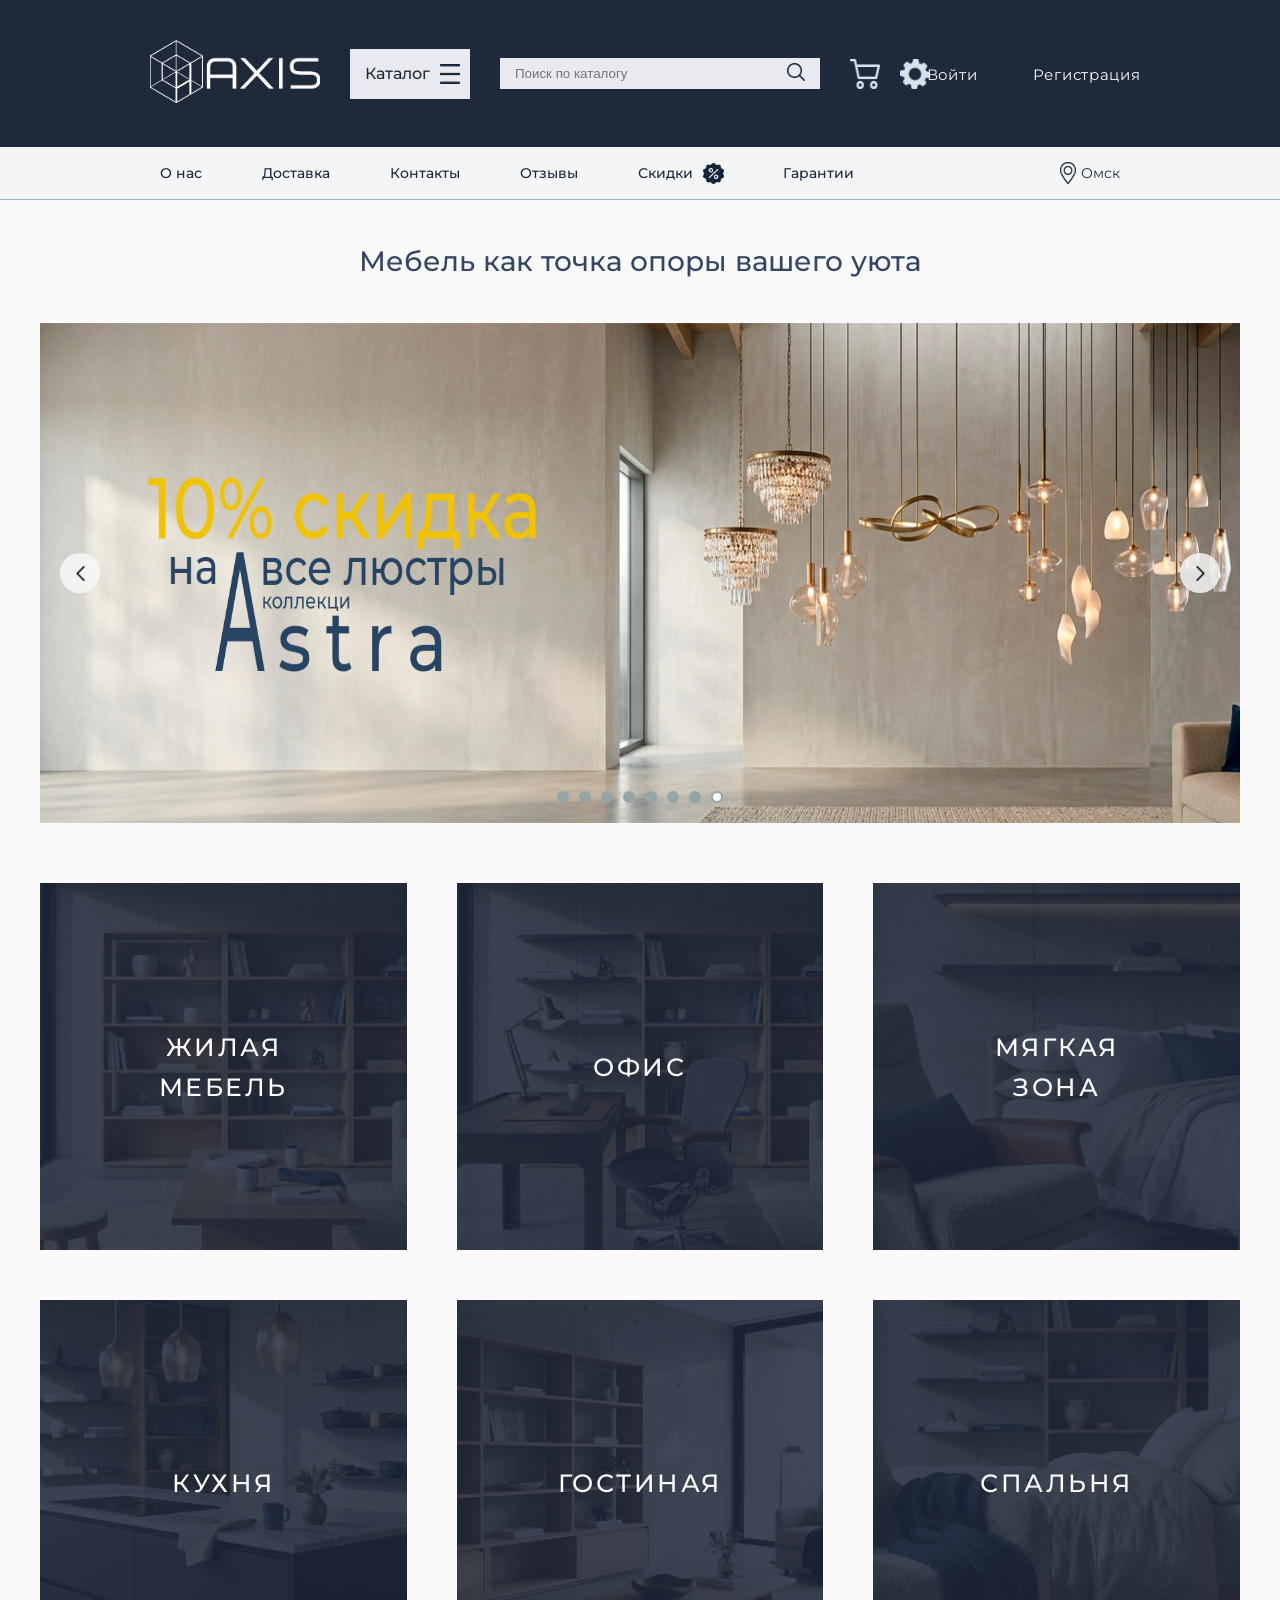
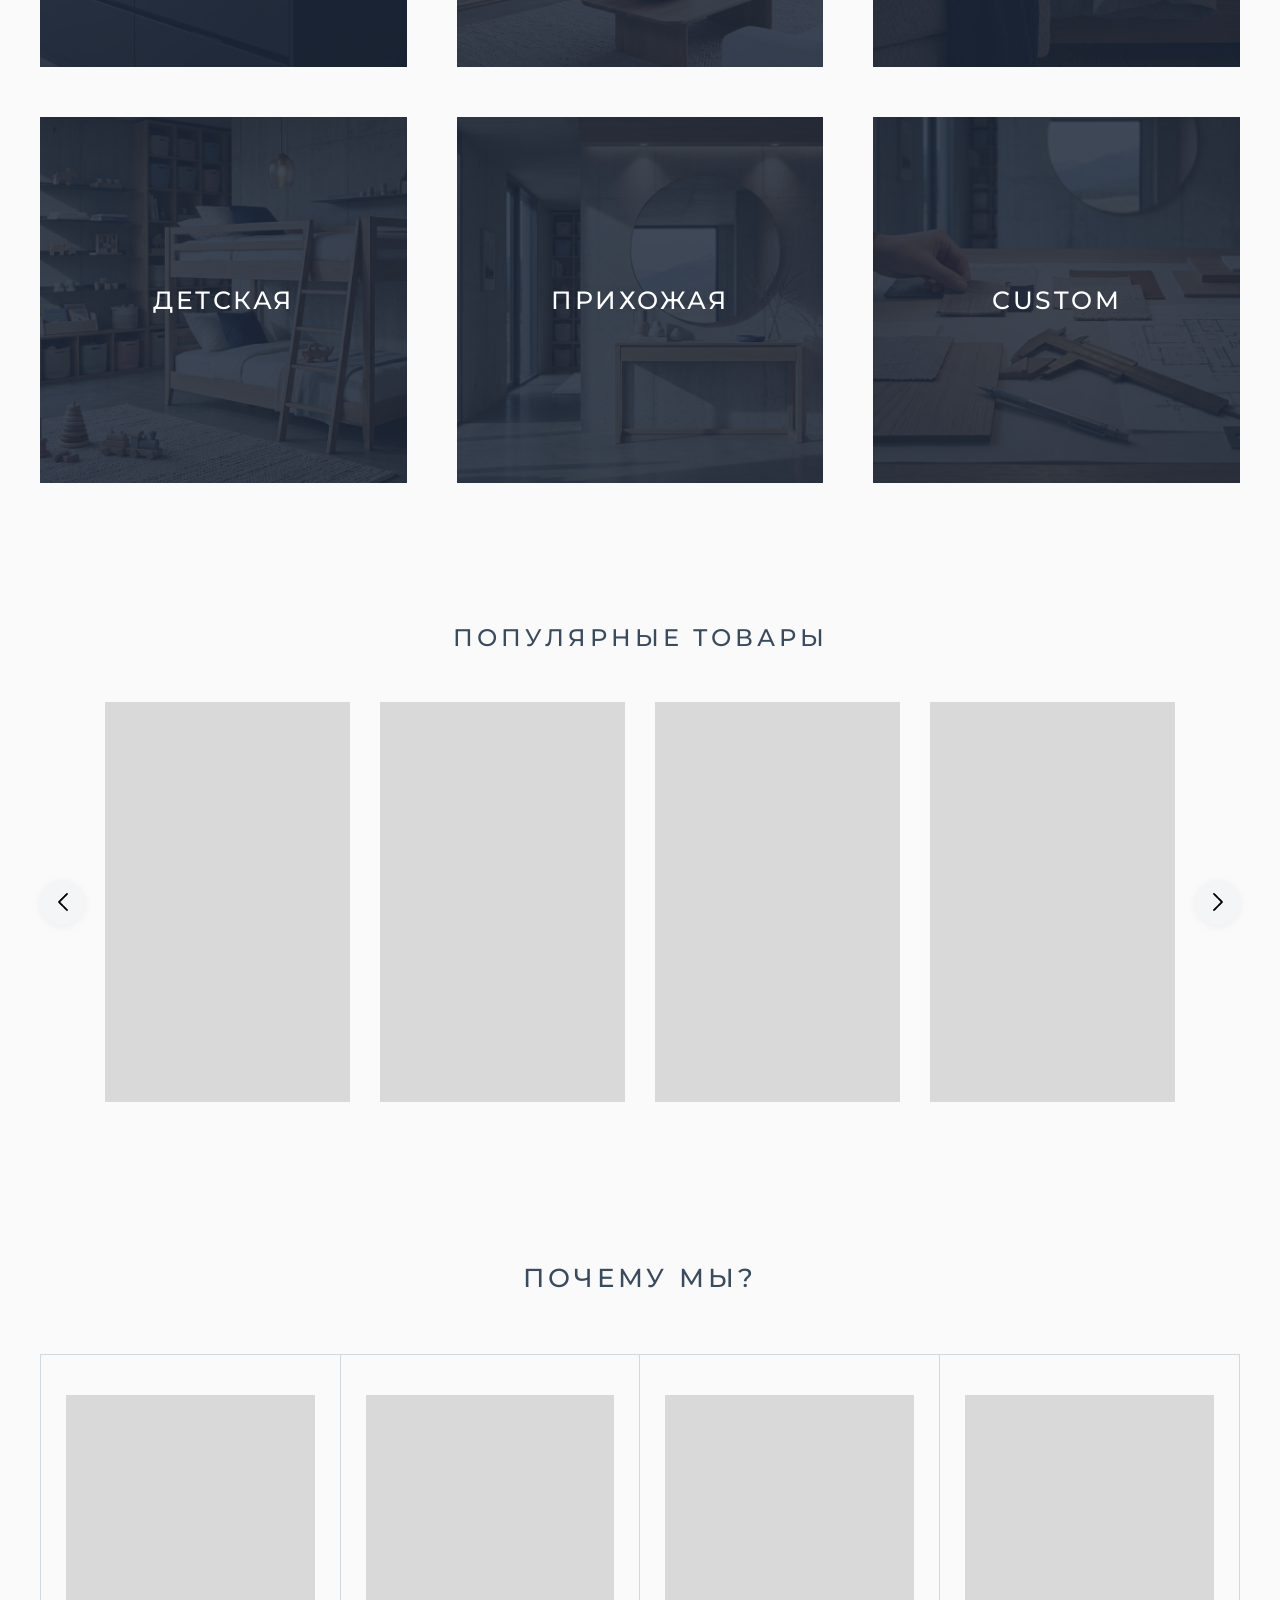
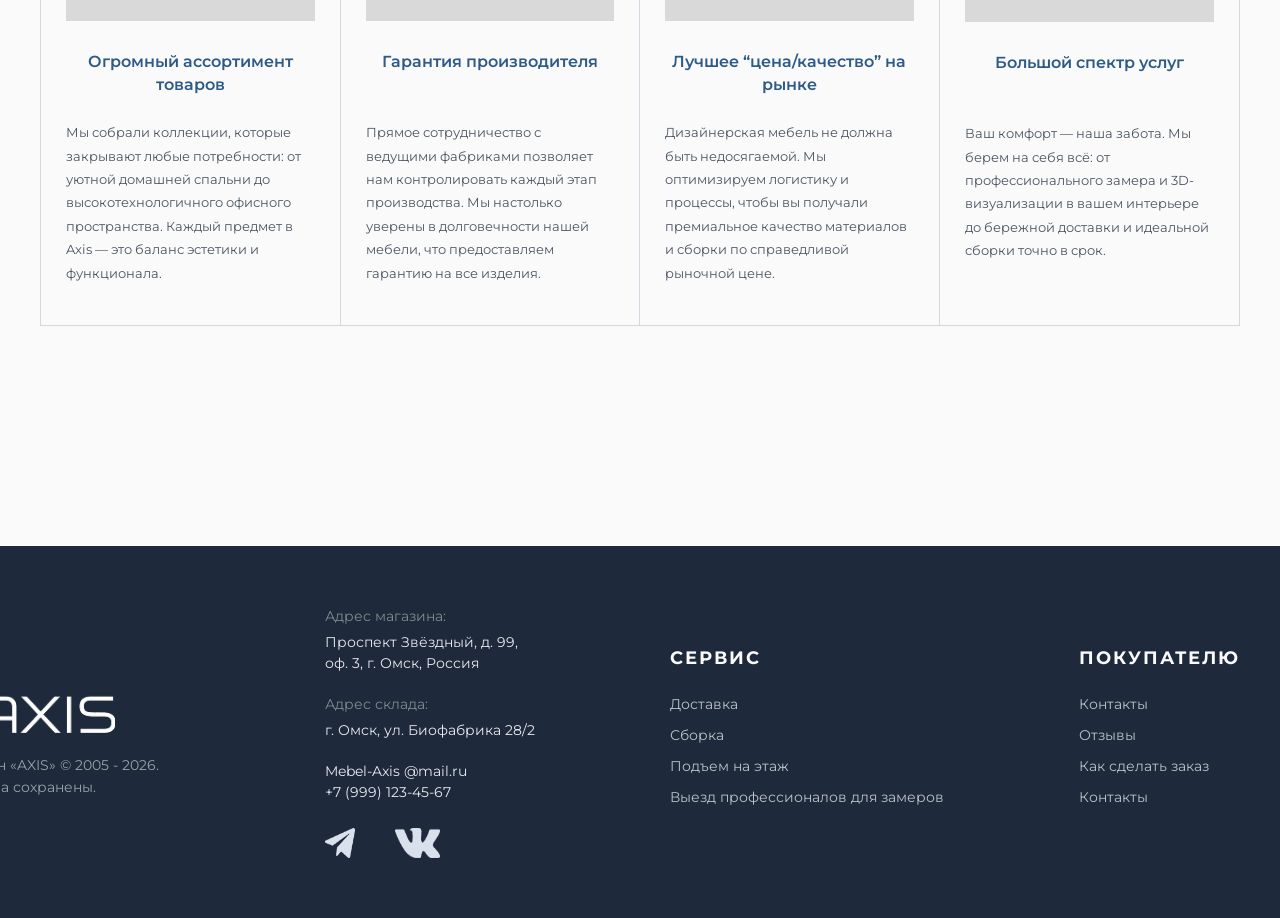
==== index.html @ b4635934 "Axis" ====
<!doctype html>
<html lang="ru">
  <head>
    <meta charset="UTF-8" />
    <meta name="viewport" content="width=device-width, initial-scale=1.0" />
    <link rel="stylesheet" href="style.css" />
    <link rel="preconnect" href="https://fonts.googleapis.com" />
    <link rel="preconnect" href="https://fonts.gstatic.com" crossorigin />
    <link
      href="https://fonts.googleapis.com/css2?family=Montserrat:wght@400;500;700&display=swap"
      rel="stylesheet"
    />
    <title>Axis - Мебель как точка опоры вашего уюта</title>
  </head>
  <body>
    <header>
      <!-- Темный блок хедера -->
      <div class="header-top">
        <div class="header-left">
          <div class="logo">
            <a href="index.html"><img src="logo/logo_axis_black_no_background.png" alt="AXIS" /></a>
          </div>
          <div class="catalog-btn">
            Каталог
            <img src="icon/icon_catalog.png" alt="Меню" />
          </div>
          <div class="search-bar">
            <input type="text" placeholder="Поиск по каталогу" />
            <button>
              <img src="icon/icon_lupa.png" alt="Поиск" />
            </button>
          </div>
          <div class="header-right">
              <div class="icons-group">
                <img src="icon/icon_corzina.png" alt="Корзина" />

                <img src="icon/icon_gear.png" alt="Настройки" />
              </div>
            </div>
        </div>

        

          <div class="auth-links">
            <ul>
                <li><a href="login.html">Войти</a></li>
                <li><a href="register.html">Регистрация</a></li>
            </ul>
          </div>
        </div>
      </div>

      <!-- Светлый блок хедера -->
      <div class="header-bottom">
        <nav class="nav-links">
          <ul>
            <li><a href="about.html">О нас</a></li>
            <li><a href="delivery.html">Доставка</a></li>
            <li><a href="contacts.html">Контакты</a></li>
            <li><a href="reviews.html">Отзывы</a></li>
            <li>
              <a id="nav-links-sale" href="sale.html">
              Скидки
                <div class="sale-icon-container">
                  <img class="sale-img-default" src="icon/icon_sale.png" alt="%" />
                  <img class="sale-img-hover" src="icon/icon_sale_hover.png" alt="%" />
                </div>
              </a>
            </li>
            <li><a href="warranty.html">Гарантии</a></li>
          </ul>
        </nav>
        <div class="location">
          <img src="icon/icon_geo.png" alt="Локация" />
          Омск
        </div>
      </div>
    </header>

    <main>
      <h1 class="main-title">Мебель как точка опоры вашего уюта</h1>

      <div class="slider-container">
        <img
          src="img/hero/hero_card1.png"
          alt="Интерьер"
          class="slider-background-img"
        />

        <button class="slider-arrow left">
          
          <img src="icon/icon-back-left.png" alt="Назад" />
        </button>
        <button class="slider-arrow right">
          
          <img class="arrow_right" src="icon/icon-back-left.png" alt="Вперед" />
        </button>

        <div class="slider-pagination">
          <div class="dot"></div>
          <div class="dot"></div>
          <div class="dot"></div>
          <div class="dot"></div>
          <div class="dot"></div>
          <div class="dot"></div>
          <div class="dot"></div>
          <div class="dot active"></div>
        </div>
      </div>
      <!-- Блок категорий -->
        <section class="categories-section">
            <div class="categories-grid">
                
                <a href="#" class="category-card">
                    <img src="img/jilay_mebel.png" alt="Жилая мебель">
                    <div class="overlay"></div>
                    <span>ЖИЛАЯ<br>МЕБЕЛЬ</span>
                </a>

                <a href="#" class="category-card">
                    <img src="img/offis.png" alt="Офис">
                    <div class="overlay"></div>
                    <span>ОФИС</span>
                </a>

                <a href="#" class="category-card">
                    <img src="img/magkay_zona.png" alt="Мягкая зона">
                    <div class="overlay"></div>
                    <span>МЯГКАЯ<br>ЗОНА</span>
                </a>

                <a href="#" class="category-card">
                    <img src="img/kihny.png" alt="Кухня">
                    <div class="overlay"></div>
                    <span>КУХНЯ</span>
                </a>

                <a href="#" class="category-card">
                    <img src="img/gostinay.png" alt="Гостиная">
                    <div class="overlay"></div>
                    <span>ГОСТИНАЯ</span>
                </a>

                <a href="#" class="category-card">
                    <img src="img/spalny.png" alt="Спальня">
                    <div class="overlay"></div>
                    <span>СПАЛЬНЯ</span>
                </a>

                <a href="#" class="category-card">
                    <img src="img/detskay.png" alt="Детская">
                    <div class="overlay"></div>
                    <span>ДЕТСКАЯ</span>
                </a>

                <a href="#" class="category-card">
                    <img src="img/prihojay.png" alt="Прихожая">
                    <div class="overlay"></div>
                    <span>ПРИХОЖАЯ</span>
                </a>

                <a href="#" class="category-card">
                    <img src="img/custom.png" alt="Custom">
                    <div class="overlay"></div>
                    <span>CUSTOM</span>
                </a>

            </div>
        </section>

        <!-- Блок Популярные товары -->
        <section class="popular-section">
            <h2 class="popular-title">Популярные товары</h2>
            
            <div class="popular-slider-container">
                <!-- Стрелка влево -->
                <button class="nav-arrow-round">
                    <img src="icon/icon-back-left.png" alt="<">
                </button>

                <!-- Контейнер с карточками -->
                <div class="product-grid">
                    <!-- Карточка 1 -->
                    <div class="product-card-placeholder">
                    </div>
                    <!-- Карточка 2 -->
                    <div class="product-card-placeholder">                    </div>
                    <!-- Карточка 3 -->
                    <div class="product-card-placeholder">
                    </div>
                    <!-- Карточка 4 -->
                    <div class="product-card-placeholder">
                    </div>
                </div>
                <!-- Стрелка вправо -->
                <button class="nav-arrow-round">
                    <img id="arrow-right" src="icon/icon-back-left.png" alt=">">
                </button>
            </div>
        </section>
        <!-- Блок Почему мы? -->
        <section class="benefits-section">
            <h2 class="benefits-title">Почему мы?</h2>
            
            <div class="benefits-grid">
                <!-- Преимущество 1 -->
                <div class="benefit-item">
                    <div class="benefit-icon-placeholder">
                        <!-- <img src="icon/assortment.png" alt=""> -->
                    </div>
                    <h3>Огромный ассортимент товаров</h3>
                    <p>Мы собрали коллекции, которые закрывают любые потребности: от уютной домашней спальни до высокотехнологичного офисного пространства. Каждый предмет в Axis — это баланс эстетики и функционала.</p>
                </div>

                <!-- Преимущество 2 -->
                <div class="benefit-item">
                    <div class="benefit-icon-placeholder">
                        <!-- <img src="icon/warranty.png" alt=""> -->
                    </div>
                    <h3>Гарантия производителя</h3>
                    <p>Прямое сотрудничество с ведущими фабриками позволяет нам контролировать каждый этап производства. Мы настолько уверены в долговечности нашей мебели, что предоставляем гарантию на все изделия.</p>
                </div>

                <!-- Преимущество 3 -->
                <div class="benefit-item">
                    <div class="benefit-icon-placeholder">
                        <!-- <img src="icon/price.png" alt=""> -->
                    </div>
                    <h3>Лучшее “цена/качество” на рынке</h3>
                    <p>Дизайнерская мебель не должна быть недосягаемой. Мы оптимизируем логистику и процессы, чтобы вы получали премиальное качество материалов и сборки по справедливой рыночной цене.</p>
                </div>

                <!-- Преимущество 4 -->
                <div class="benefit-item">
                    <div class="benefit-icon-placeholder">
                        <!-- <img src="icon/services.png" alt=""> -->
                    </div>
                    <h3>Большой спектр услуг</h3>
                    <p>Ваш комфорт — наша забота. Мы берем на себя всё: от профессионального замера и 3D-визуализации в вашем интерьере до бережной доставки и идеальной сборки точно в срок.</p>
                </div>
            </div>
        </section>
    </main>
    <footer>
        <div class="footer-container">
            <!-- Лого и копирайт -->
            <div class="footer-brand">
                <div class="footer-logo">
                    <img src="logo/logo_axis_black_no_background.png" alt="AXIS">
                </div>
                <p class="copyright">
                    Мебельный салон «AXIS» © 2005 - 2026.<br>
                    Все права сохранены.
                </p>
            </div>

            <!-- Адреса и соцсети -->
            <div class="footer-contacts">
                <div class="contact-block">
                    <span class="contact-label">Адрес магазина:</span>
                    Проспект Звёздный, д. 99,<br>
                    оф. 3, г. Омск, Россия
                </div>
                
                <div class="contact-block">
                    <span class="contact-label">Адрес склада:</span>
                    г. Омск, ул. Биофабрика 28/2
                </div>

                <div class="contact-block">
                    Mebel-Axis @mail.ru<br>
                    +7 (999) 123-45-67
                </div>

                <div class="social-icons">
                    <img id="tg" src="icon/icon_mediatg.png" alt="Telegram">
                    <img id="vk" src="icon/icon_mediavk.png" alt="VK">
                </div>
            </div>

            <!-- Сервис -->
            <div class="footer-nav">
                <h4>Сервис</h4>
                <ul>
                    <li><a href="delivery.html">Доставка</a></li>
                    <li><a href="delivery.html">Сборка</a></li>
                    <li><a href="delivery.html">Подъем на этаж</a></li>
                    <li><a href="delivery.html">Выезд профессионалов для замеров</a></li>
                </ul>
            </div>

            <!-- Покупателю -->
            <div class="footer-nav">
                <h4>Покупателю</h4>
                <ul>
                    <li><a href="contacts.html">Контакты</a></li>
                    <li><a href="reviews.html">Отзывы</a></li>
                    <li><a href="delivery.html">Как сделать заказ</a></li>
                    <li><a href="contacts.html">Контакты</a></li>
                </ul>
            </div>

        </div>
    </footer>
  </body>
</html>
---- style.css ----
* {
  box-sizing: border-box;
  margin: 0;
  padding: 0;
}
/* Базовые настройки с использованием мягких оттенков */
body,
html {
  margin: 0;
  padding: 0;
  font-family: "Montserrat";
  background-color: #fafafa; /* Мягкий светлый фон вместо чистого белого */
  color: #344663; /* Глубокий темный оттенок вместо чистого черного */
}

a {
  text-decoration: none;
  color: inherit;
}

/* Верхняя часть хедера (темная) */
.header-top {
  background-color: #1e293b; /* Темно-синий/графитовый фон */
  color: #fafafa;
  display: flex;
  align-items: center;
  justify-content: space-between;
  padding: 40px 150px;
}

.header-left {
  display: flex;
  align-items: center;
  gap: 30px;
}

.logo img {
  width: 170px;
  object-fit: contain;
}
.logo a {
  width: 170px;
  object-fit: contain;
}

.catalog-btn {
  width: 120px;
  height: 50px;
  background-color: #e8eaef;
  color: #1e293b;
  padding: 8px 15px;
  display: flex;
  align-items: center;
  gap: 10px;
  cursor: pointer;
  font-weight: 500;
}

.catalog-btn img {
  width: 20px;
  height: 20px;
}

.search-bar {
  display: flex;
  align-items: center;
  background-color: #e8eaef;
  padding: 5px 15px;
  width: 320px;
  gap: 10px;
}

.search-bar input {
  border: none;
  background: transparent;
  outline: none;
  width: 100%;
  color: #1e293b;
}

.search-bar button {
  background: none;
  border: none;
  cursor: pointer;
}

.search-bar button img {
  width: 18px;
  height: 18px;
}

.header-right {
  display: flex;
  align-items: center;
  gap: 25px;
}

.icons-group {
  display: flex;
  gap: 20px;
}

.icons-group img {
  width: 30px;
  cursor: pointer;
}

.auth-links {
  scale: 110%;
  display: flex;
  gap: 15px;
  font-size: 14px;
}
.auth-links ul {
  list-style: none;
  display: flex;
  gap: 50px;
}
.auth-links a:hover {
  color: #80a2d9;
}

/* Нижняя часть хедера (светлая) */
.header-bottom {
  background-color: #f4f5f7;
  border-bottom: 1px solid #a0b3d3; /* Синяя полоса */
  display: flex;
  justify-content: space-between;
  align-items: center;
  padding: 15px 160px;
  font-size: 14px;
  color: #1e293b;
}

.nav-links a {
  display: flex;
  align-items: center;
  gap: 5px;
}

.nav-links ul {
  font-size: 14px;
  font-weight: 500;
  list-style: none;
  display: flex;
  align-items: center;
  gap: 60px;
}

.nav-links a:hover {
  color: #80a2d9;
}

#nav-links-sale:hover {
  color: #d9cc80;
}

.sale-icon-container {
  display: inline-flex;
  position: relative;
  width: 20px;
  height: 20px;
  margin-left: 5px;
}

.sale-icon-container img {
  position: absolute;
  top: 0;
  left: 0;
  width: 100%;
  height: 100%;
  transition: opacity 0s ease;
}

.sale-img-default {
  opacity: 1;
}

.sale-img-hover {
  opacity: 0;
}

#nav-links-sale:hover .sale-img-default {
  opacity: 0;
}

#nav-links-sale:hover .sale-img-hover {
  opacity: 1;
}

.nav-links img {
  width: 21px;
  height: 21px;
}

.location {
  display: flex;
  align-items: center;
  gap: 5px;
}

.location img {
  width: 16px;
  height: 22px;
}

/* Основной контент */
main {
  padding: 40px;
  display: flex;
  flex-direction: column;
  align-items: center;
}

.main-title {
  font-size: 28px;
  font-weight: 500;
  margin-bottom: 40px;
  line-height: 43px;
  display: flex;
  align-items: center;
  letter-spacing: 15%;
  color: #344663;
}

.slider-container {
  position: relative;
  width: 100%;
  max-width: 1200px;
  height: 500px;
  background-color: #e2e0d8;
  overflow: hidden;
  display: flex;
  align-items: center;
}

.slider-background-img {
  position: absolute;
  top: 0;
  left: 0;
  width: 100%;
  height: 100%;
  object-fit: fill;
  z-index: 1;
}

.slider-content {
  position: relative;
  z-index: 2;
  padding-left: 60px;
}

.slider-text-10 {
  color: #f1c40f;
  font-size: 64px;
  font-weight: bold;
  line-height: 1;
}

.slider-text-sub {
  color: #1e293b;
  font-size: 32px;
  font-weight: normal;
  line-height: 1.2;
}

.slider-text-astra {
  color: #212932;
  font-size: 72px;
  font-weight: bold;
  letter-spacing: 5px;
  line-height: 1;
}

/* Элементы управления слайдером */
.slider-arrow {
  position: absolute;
  top: 50%;
  transform: translateY(-50%);
  width: 40px;
  height: 40px;
  background-color: rgba(250, 250, 250, 0.8);
  border-radius: 50%;
  display: flex;
  justify-content: center;
  align-items: center;
  cursor: pointer;
  z-index: 3;
  border: none;
}

.slider-arrow.left {
  left: 20px;
}

.slider-arrow.right {
  right: 20px;
}
.arrow_right {
  transform: rotate(180deg); /* Поворот стрелки для правой кнопки */
}

.slider-arrow img {
  width: 15px;
  height: 15px;
}

.slider-pagination {
  position: absolute;
  bottom: 20px;
  width: 100%;
  display: flex;
  justify-content: center;
  gap: 10px;
  z-index: 3;
}

.dot {
  width: 12px;
  height: 12px;
  border-radius: 50%;
  background-color: #95a5a6;
  cursor: pointer;
}

.dot.active {
  background-color: #fafafa;
  border: 2px solid #95a5a6;
}

.categories-section {
  width: 100%;
  max-width: 1200px; /* Выравнивание по ширине слайдера */
  margin: 60px auto;
}

.categories-grid {
  display: grid;
  grid-template-columns: repeat(3, 1fr);
  gap: 50px; /* Расстояние между карточками */
}

.category-card {
  position: relative;
  aspect-ratio: 1 / 1; /* Делает карточки идеальными квадратами */
  display: flex;
  align-items: center;
  justify-content: center;
  text-decoration: none;
  overflow: hidden;
  background-color: #e2e0d8; /* Заглушка до загрузки фото */
}

.category-card img {
  position: absolute;
  top: 0;
  left: 0;
  width: 100%;
  height: 100%;
  object-fit: cover;
  z-index: 1;
}

/* Темное наложение на фото для читаемости текста */
.category-card .overlay {
  position: absolute;
  top: 0;
  left: 0;
  width: 100%;
  height: 100%;
  background-color: #1e293b;
  opacity: 0.85; /* Темно-синий/графитовый оттенок с прозрачностью 75% */
  z-index: 2;
  transition: background-color 0.3s ease;
}

/* Эффект при наведении (опционально: оверлей становится чуть прозрачнее) */
.category-card:hover .overlay {
  background-color: rgba(30, 41, 59, 0.7);
}

.category-card span {
  position: relative;
  z-index: 3;
  color: #ffffff;
  font-size: 25px;
  font-weight: 500;
  letter-spacing: 2.5px;
  text-transform: uppercase;
  text-align: center;
  line-height: 1.6;
}
.txt-overlay {
  font-size: 25px;
  font-weight: 600;
  letter-spacing: 3px;
}
/* Секция Популярные товары */
        .popular-section {
            width: 100%;
            max-width: 1200px;
            margin: 80px auto;
            text-align: center;
            position: relative;
        }

        .popular-title {
            font-family: 'Montserrat', sans-serif;
            font-size: 24px;
            font-weight: 500;
            color: #3B4B5E;
            letter-spacing: 4px;
            text-transform: uppercase;
            margin-bottom: 50px;
        }

        /* Контейнер слайдера */
        .popular-slider-container {
            display: flex;
            align-items: center;
            justify-content: center;
            gap: 20px;
            position: relative;
        }

        /* Сетка карточек */
        .product-grid {
            display: flex;
            gap: 30px;
            flex: 1;
        }

        .product-card-placeholder {
            flex: 1;
            height: 400px;
            width: 30px;
            background-color: #D9D9D9; /* Светло-серый фон-заглушка */
            transition: transform 0.3s ease;
            cursor: pointer;
        }

        .product-card-placeholder:hover {
            transform: translateY(-5px); /* Легкий эффект при наведении */
        }

        /* Стрелки навигации */
        .nav-arrow-round {
            width: 45px;
            height: 45px;
            background-color: #F4F5F7;
            border-radius: 50%;
            display: flex;
            justify-content: center;
            align-items: center;
            border: none;
            cursor: pointer;
            box-shadow: 0 2px 10px rgba(0,0,0,0.05);
            transition: background-color 0.3s ease;
            flex-shrink: 0;
        }

        .nav-arrow-round:hover {
            background-color: #E8EAEF;
        }

        .nav-arrow-round img {
            width: 18px;
            height: 18px;
        }
        #arrow-right {
            transform: rotate(180deg); /* Поворот стрелки для правой кнопки */
        }
        /* Секция Преимущества (Почему мы?) */
        .benefits-section {
            width: 100%;
            max-width: 1200px;
            margin: 80px auto;
            padding-bottom: 100px;
            text-align: center;
        }

        .benefits-title {
            font-family: 'Montserrat', sans-serif;
            font-size: 26px;
            font-weight: 500;
            color: #3B4B5E;
            letter-spacing: 4px;
            text-transform: uppercase;
            margin-bottom: 60px;
        }

        /* Контейнер с сеткой и тонкими границами */
        .benefits-grid {
            display: grid;
            grid-template-columns: repeat(4, 1fr);
            border: 1px solid #D1D9E0; /* Внешняя рамка */
        }

        .benefit-item {
            padding: 40px 25px;
            display: flex;
            flex-direction: column;
            align-items: center;
            border-right: 1px solid #D1D9E0; /* Вертикальные разделители */
            box-sizing: border-box;
        }

        .benefit-item:last-child {
            border-right: none; /* Убираем границу у последнего элемента */
        }

        /* Место для иконки/картинки */
        .benefit-icon-placeholder {
            width: 100%;
            aspect-ratio: 1.1 / 1;
            background-color: #D9D9D9; /* Серый фон как на макете aebcb2.png */
            margin-bottom: 30px;
            display: flex;
            justify-content: center;
            align-items: center;
        }

        .benefit-item h3 {
            font-family: 'Montserrat', sans-serif;
            font-size: 16px;
            font-weight: 600;
            color: #2E5A88; /* Синий оттенок заголовков */
            line-height: 1.4;
            margin-bottom: 25px;
            min-height: 45px; /* Для выравнивания текста в разных колонках */
        }

    .benefit-item p {
            font-family: 'Montserrat', sans-serif;
          font-size: 13px;
       font-weight: 400;
                   color: #4A5562;
            line-height: 1.8;
            margin: 0;
            text-align: left; /* Текст выровнен по левому краю как в макете */
        }
        /* Секция Преимущества (Почему мы?) */
        .benefits-section {
            width: 100%;
            max-width: 1200px;
            margin: 80px auto;
            padding-bottom: 100px;
            text-align: center;
        }

        .benefits-title {
            font-family: 'Montserrat', sans-serif;
            font-size: 26px;
            font-weight: 500;
            color: #3B4B5E;
            letter-spacing: 4px;
            text-transform: uppercase;
            margin-bottom: 60px;
        }

        /* Контейнер с сеткой и тонкими границами */
        .benefits-grid {
            display: grid;
            grid-template-columns: repeat(4, 1fr);
            border: 1px solid #D1D9E0; /* Внешняя рамка */
        }

        .benefit-item {
            padding: 40px 25px;
            display: flex;
            flex-direction: column;
            align-items: center;
            border-right: 1px solid #D1D9E0; /* Вертикальные разделители */
            box-sizing: border-box;
        }

        .benefit-item:last-child {
            border-right: none; /* Убираем границу у последнего элемента */
        }

        /* Место для иконки/картинки */
        .benefit-icon-placeholder {
            width: 100%;
            aspect-ratio: 1.1 / 1;
            background-color: #D9D9D9; /* Серый фон как на макете aebcb2.png */
            margin-bottom: 30px;
            display: flex;
            justify-content: center;
            align-items: center;
        }

        .benefit-item h3 {
            font-family: 'Montserrat', sans-serif;
            font-size: 16px;
            font-weight: 600;
            color: #2E5A88; /* Синий оттенок заголовков */
            line-height: 1.4;
            margin-bottom: 25px;
            min-height: 45px; /* Для выравнивания текста в разных колонках */
        }

        .benefit-item p {
            font-family: 'Montserrat', sans-serif;
            font-size: 13px;
            font-weight: 400;
            color: #4A5562;
            line-height: 1.8;
            margin: 0;
            text-align: left; 
        }
        /* Подвал сайта */
        footer {
            background-color: #1E293B; 
            color: #FAFAFA;
            padding: 60px 40px;
            font-family: 'Montserrat', sans-serif;
        }

        .footer-container {
            max-width: 1200px;
            margin: 0 auto;
            display: flex;
            justify-content: space-between;
            align-items: center;
            gap: 100px;
        }

        /* Первая колонка: Логотип и копирайт */
        .footer-brand {
          margin-left: -200px;
          width: 350px; 
          display: flex;
          justify-content: center;
          align-items: center;
          flex-direction: column;
        
        }

        .footer-logo img {
            width: 200px; 
            margin-top: 10px;
        }

        .copyright {
            font-size: 14px;
            color: #95A5A6;
            line-height: 1.6;
            text-align: center;
        }

        /* Вторая колонка: Адреса и контакты */
        .footer-contacts {
            font-size: 14px;
            color: #E8EAEF;
            line-height: 1.5;
        }

        .contact-block {
            margin-bottom: 20px;
        }

        .contact-label {
            color: #7F8C8D;
            display: block;
            margin-bottom: 5px;
        }

        .social-icons {
            margin-top: 25px;
            display: flex;
            gap: 40px;
        }
        #tg{
            width: 30px;
            height: 30px;
            cursor: pointer;
        }
        #vk{
            width: 45px;
            height: 30px;
            cursor: pointer;
        }
        /* Третья и четвертая колонки: Навигация */
        .footer-nav h4 {
            font-size: 18px;
            text-transform: uppercase;
            letter-spacing: 2px;
            margin-bottom: 25px;
            color: #FAFAFA;
        }

        .footer-nav ul {
            list-style: none;
            padding: 0;
            margin: 0;
        }

        .footer-nav li {
            margin-bottom: 12px;
        }

        .footer-nav a {
            font-size: 14px;
            color: #BDC3C7;
            transition: color 0.3s ease;
        }

        .footer-nav a:hover {
            color: #FAFAFA;
        }
        /* Общие стили для внутренних страниц */
.inner-page-container {
    width: 100%;
    max-width: 1200px;
    margin: 0 auto;
    padding: 40px 0 80px;
}

/* --- Страница: О нас --- */
.about-wrapper {
    display: flex;
    gap: 60px;
    align-items: center;
    margin-top: 40px;
}

.about-text {
    flex: 1;
    font-size: 16px;
    line-height: 1.8;
    color: #4A5562;
}

.about-text h3 {
    font-size: 22px;
    color: #2E5A88;
    margin-bottom: 20px;
    font-weight: 500;
}

.about-image {
    flex: 1;
    aspect-ratio: 4 / 3;
    background-color: #E2E0D8;
    position: relative;
}

/* --- Страница: Доставка --- */
.delivery-grid {
    display: grid;
    grid-template-columns: repeat(2, 1fr);
    gap: 40px;
    margin-top: 40px;
}

.delivery-card {
    background-color: #FFFFFF;
    padding: 40px;
    border: 1px solid #D1D9E0;
    box-sizing: border-box;
}

.delivery-card h3 {
    color: #3B4B5E;
    font-size: 20px;
    margin-top: 0;
    margin-bottom: 15px;
    border-bottom: 2px solid #3498DB;
    padding-bottom: 10px;
    display: inline-block;
}

.delivery-card p {
    color: #4A5562;
    line-height: 1.6;
    margin: 0 0 15px 0;
}

.delivery-price {
    font-size: 18px;
    font-weight: 600;
    color: #2E5A88;
}

/* --- Страница: Контакты --- */
.contacts-wrapper {
    display: flex;
    gap: 50px;
    margin-top: 40px;
}

.contacts-info {
    flex: 1;
}

.contact-item {
    margin-bottom: 30px;
}

.contact-item h4 {
    font-size: 14px;
    color: #7F8C8D;
    text-transform: uppercase;
    letter-spacing: 1px;
    margin: 0 0 10px 0;
}

.contact-item p {
    font-size: 18px;
    color: #2C353E;
    margin: 0;
    line-height: 1.5;
}

.map-placeholder {
    flex: 1.5;
    background-color: #D9D9D9;
    min-height: 400px;
    display: flex;
    align-items: center;
    justify-content: center;
    color: #7F8C8D;
    font-weight: 500;
}

/* --- Страница: Отзывы --- */
.reviews-grid {
    display: grid;
    grid-template-columns: repeat(3, 1fr);
    gap: 30px;
    margin-top: 40px;
}

.review-card {
    background-color: #FFFFFF;
    padding: 30px;
    border: 1px solid #E8EAEF;
    box-shadow: 0 4px 15px rgba(0,0,0,0.03);
}

.review-header {
    display: flex;
    justify-content: space-between;
    align-items: center;
    margin-bottom: 20px;
}

.review-name {
    font-weight: 600;
    color: #3B4B5E;
    font-size: 16px;
}

.review-date {
    font-size: 12px;
    color: #95A5A6;
}

.review-text {
    font-size: 14px;
    line-height: 1.7;
    color: #4A5562;
    font-style: italic;
}
    /* --- Страница: Гарантия --- */
.warranty-header-box {
    background-color: #F4F5F7;
    padding: 60px 40px;
    margin-bottom: 60px;
    border-left: 4px solid #3498DB; /* Акцентная синяя полоса из хедера */
}

.warranty-header-box p {
    max-width: 800px;
    font-size: 18px;
    line-height: 1.6;
    color: #4A5562;
    margin: 0;
}

.warranty-grid {
    display: grid;
    grid-template-columns: 1fr 1fr;
    gap: 60px;
    margin-bottom: 80px;
}

.warranty-item h3 {
    font-size: 20px;
    color: #2E5A88;
    margin-bottom: 20px;
    text-transform: uppercase;
    letter-spacing: 1px;
}

.warranty-item ul {
    padding-left: 20px;
    color: #4A5562;
}

.warranty-item li {
    margin-bottom: 15px;
    line-height: 1.6;
}

.warranty-icon-block {
    width: 60px;
    height: 60px;
    background-color: #E8EAEF;
    margin-bottom: 20px;
    display: flex;
    align-items: center;
    justify-content: center;
}

.warranty-icon-block img {
    width: 30px;
    height: 30px;
}

.claim-steps {
    background-color: #212932;
    color: #FAFAFA;
    padding: 60px;
    text-align: center;
}

.steps-container {
    display: flex;
    justify-content: space-between;
    gap: 30px;
    margin-top: 40px;
}

.step {
    flex: 1;
}

.step-number {
    font-size: 40px;
    font-weight: 700;
    color: #3498DB;
    margin-bottom: 10px;
    display: block;
}
/* --- Стили для страниц авторизации --- */
.auth-section {
    display: flex;
    justify-content: center;
    align-items: center;
    padding: 80px 20px;
    background-color: #FAFAFA;
}

.auth-card {
    background-color: #FFFFFF;
    width: 100%;
    max-width: 450px;
    padding: 50px;
    border: 1px solid #D1D9E0;
    box-shadow: 0 10px 30px rgba(0,0,0,0.02);
}

.auth-card h2 {
    font-family: 'Montserrat', sans-serif;
    font-size: 22px;
    font-weight: 500;
    color: #212932;
    text-transform: uppercase;
    letter-spacing: 3px;
    margin-bottom: 35px;
    text-align: center;
}

.form-group {
    margin-bottom: 25px;
}

.form-group label {
    display: block;
    font-family: 'Montserrat', sans-serif;
    font-size: 12px;
    font-weight: 600;
    color: #7F8C8D;
    text-transform: uppercase;
    margin-bottom: 8px;
}

.form-group input {
    width: 100%;
    padding: 12px 15px;
    border: 1px solid #E8EAEF;
    font-family: 'Montserrat', sans-serif;
    font-size: 14px;
    color: #2C353E;
    box-sizing: border-box;
    transition: border-color 0.3s ease;
}

.form-group input:focus {
    outline: none;
    border-color: #3498DB; /* Ваш акцентный синий цвет */
}

.auth-btn {
    width: 100%;
    padding: 15px;
    background-color: #212932;
    color: #FAFAFA;
    border: none;
    font-family: 'Montserrat', sans-serif;
    font-size: 14px;
    font-weight: 600;
    text-transform: uppercase;
    letter-spacing: 2px;
    cursor: pointer;
    transition: background-color 0.3s ease;
}

.auth-btn:hover {
    background-color: #34495E;
}

.auth-footer {
    margin-top: 30px;
    text-align: center;
    font-family: 'Montserrat', sans-serif;
    font-size: 13px;
    color: #7F8C8D;
}

.auth-footer a {
    color: #3498DB;
    text-decoration: none;
    font-weight: 600;
}

.auth-footer a:hover {
    text-decoration: underline;
}

.checkbox-group {
    display: flex;
    align-items: center;
    gap: 10px;
    font-size: 13px;
    color: #4A5562;
    margin-bottom: 25px;
}
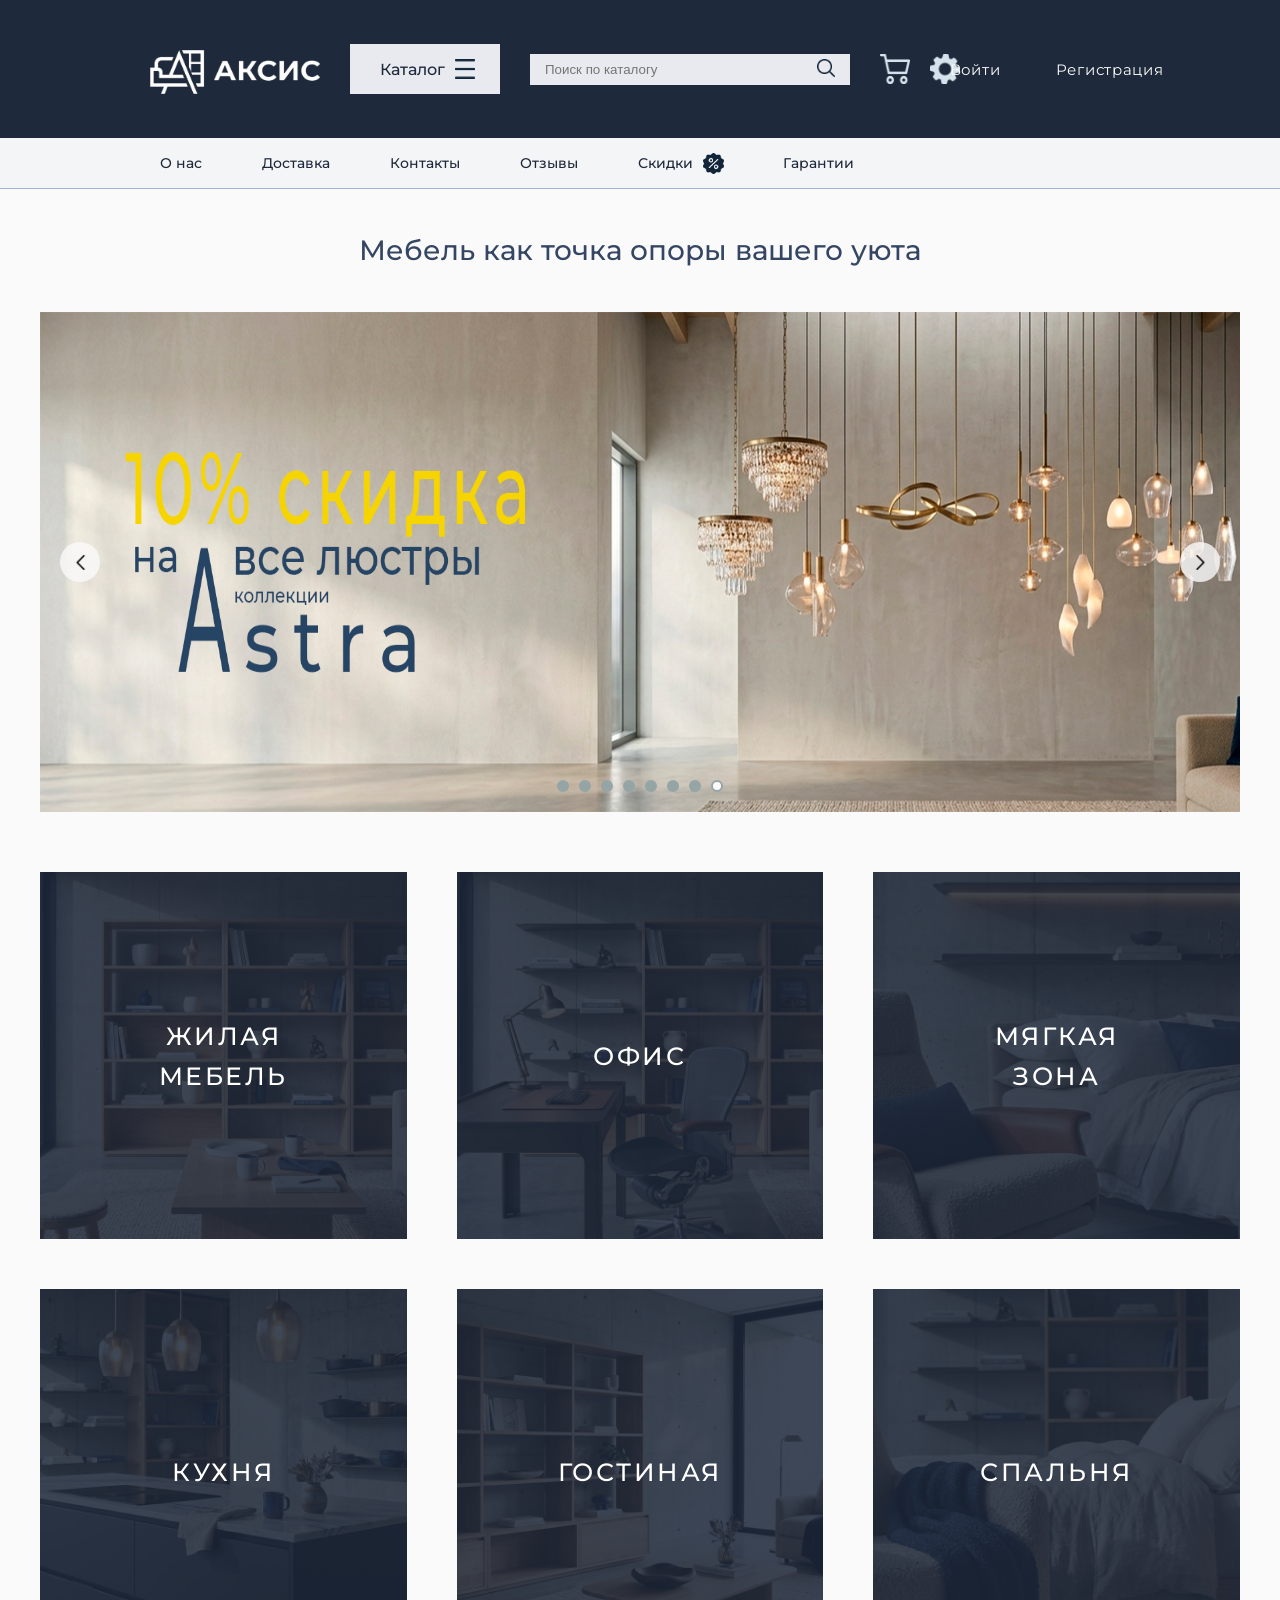
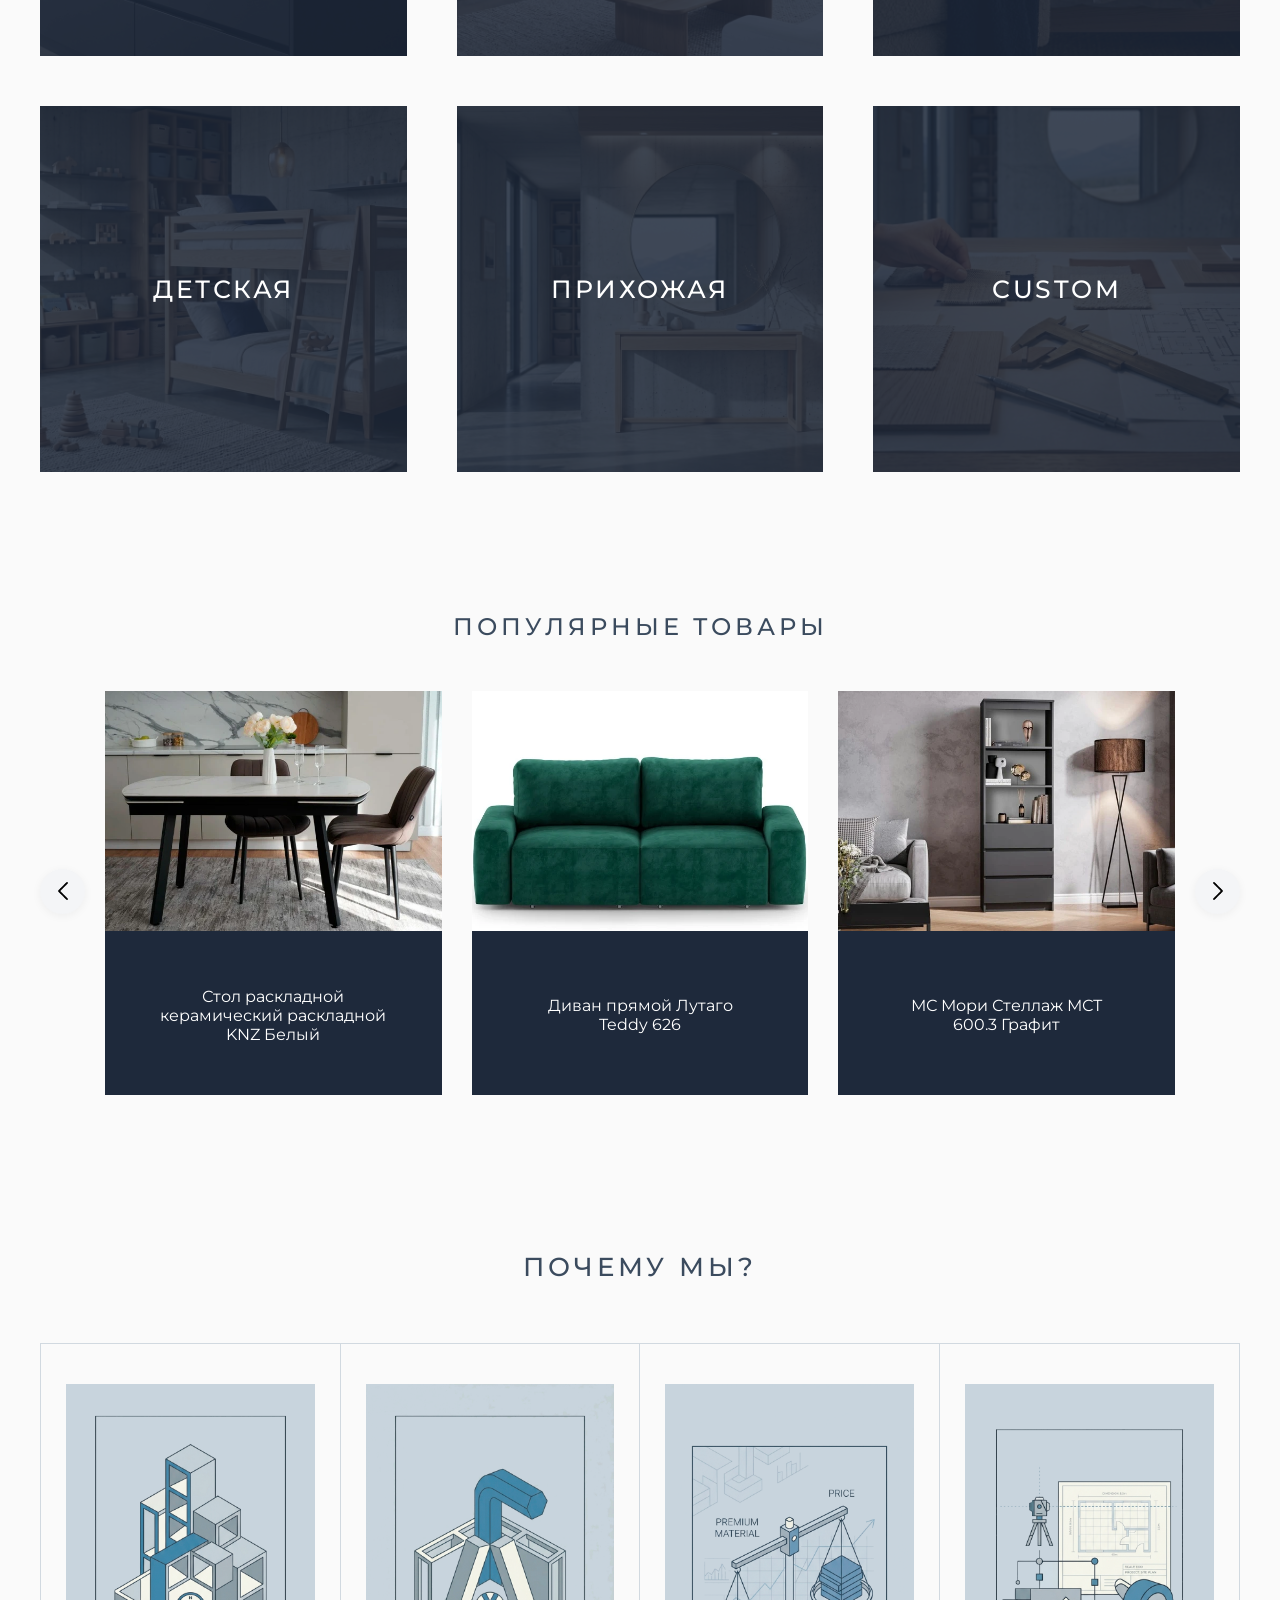
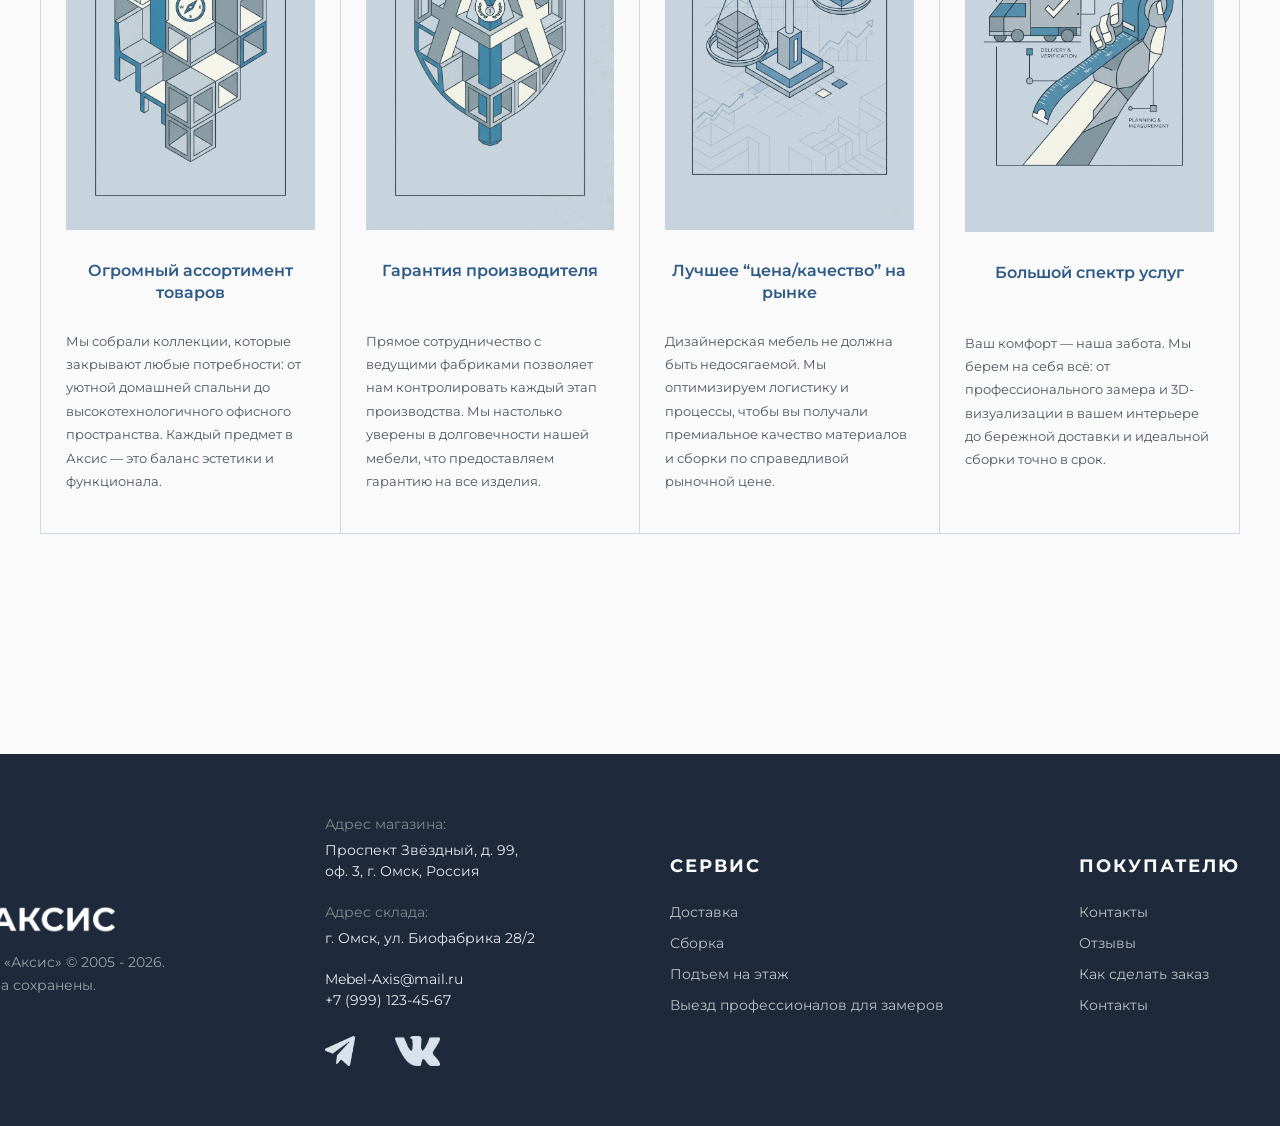
==== commit 2ebad3ee: "part2" ====
--- a/index.html
+++ b/index.html
@@ -1,306 +1,275 @@
 <!doctype html>
 <html lang="ru">
-  <head>
-    <meta charset="UTF-8" />
-    <meta name="viewport" content="width=device-width, initial-scale=1.0" />
-    <link rel="stylesheet" href="style.css" />
-    <link rel="preconnect" href="https://fonts.googleapis.com" />
-    <link rel="preconnect" href="https://fonts.gstatic.com" crossorigin />
-    <link
-      href="https://fonts.googleapis.com/css2?family=Montserrat:wght@400;500;700&display=swap"
-      rel="stylesheet"
-    />
-    <title>Axis - Мебель как точка опоры вашего уюта</title>
-  </head>
-  <body>
-    <header>
-      <!-- Темный блок хедера -->
-      <div class="header-top">
-        <div class="header-left">
-          <div class="logo">
-            <a href="index.html"><img src="logo/logo_axis_black_no_background.png" alt="AXIS" /></a>
-          </div>
-          <div class="catalog-btn">
+
+<head>
+  <meta charset="UTF-8">
+  <meta name="viewport" content="width=device-width, initial-scale=1.0">
+  <link rel="stylesheet" href="style.css">
+  <link rel="preconnect" href="https://fonts.googleapis.com">
+  <link rel="preconnect" href="https://fonts.gstatic.com" crossorigin>
+  <link href="https://fonts.googleapis.com/css2?family=Montserrat:wght@400;500;700&display=swap" rel="stylesheet">
+  <title>Аксис - Мебель как точка опоры вашего уюта</title>
+</head>
+
+<body>
+  <header>
+    <!-- Темный блок хедера -->
+    <div class="header-top">
+      <div class="header-left">
+        <div class="logo">
+          <a href="index.html">
+            <img src="logo/logo_Аксис.png" alt="Аксис">
+          </a>
+        </div>
+        <div class="catalog-btn">
+          <a href="#categories">
             Каталог
-            <img src="icon/icon_catalog.png" alt="Меню" />
-          </div>
-          <div class="search-bar">
-            <input type="text" placeholder="Поиск по каталогу" />
-            <button>
-              <img src="icon/icon_lupa.png" alt="Поиск" />
-            </button>
-          </div>
-          <div class="header-right">
-              <div class="icons-group">
-                <img src="icon/icon_corzina.png" alt="Корзина" />
+            <img src="icon/icon_catalog.png" alt="Меню">
+          </a>
+        </div>
+        <div class="search-bar">
+          <input type="text" placeholder="Поиск по каталогу">
+          <button>
+            <img src="icon/icon_lupa.png" alt="Поиск">
+          </button>
+        </div>
+        <div class="header-right">
+          <div class="icons-group">
+            <img src="icon/icon_corzina.png" alt="Корзина">
+            <img src="icon/icon_gear.png" alt="Настройки">
+          </div>
+        </div>
+      </div>
+      <div class="auth-links">
+        <ul>
+          <li><a href="login.html">Войти</a></li>
+          <li><a href="register.html">Регистрация</a></li>
+        </ul>
+      </div>
+    </div>
+    <!-- Светлый блок хедера -->
+    <div class="header-bottom">
+      <nav class="nav-links">
+        <ul>
+          <li><a href="about.html">О нас</a></li>
+          <li><a href="delivery.html">Доставка</a></li>
+          <li><a href="contacts.html">Контакты</a></li>
+          <li><a href="reviews.html">Отзывы</a></li>
+          <li>
+            <a id="nav-links-sale" href="sale.html">
+              Скидки
+              <div class="sale-icon-container">
+                <img class="sale-img-default" src="icon/icon_sale.png" alt="%">
+                <img class="sale-img-hover" src="icon/icon_sale_hover.png" alt="%">
+              </div>
+            </a>
+          </li>
+          <li><a href="warranty.html">Гарантии</a></li>
+        </ul>
+      </nav>
+    </div>
+  </header>
+  <main>
+    <h1 class="main-title">Мебель как точка опоры вашего уюта</h1>
+    <div class="slider-container">
+      <img src="img/hero/hero_card1.png" alt="Интерьер" class="slider-background-img">
+      <button class="slider-arrow left">
+        <img src="icon/icon-back-left.png" alt="Назад">
+      </button>
+      <button class="slider-arrow right">
+        <img class="arrow_right" src="icon/icon-back-left.png" alt="Вперед">
+      </button>
+      <div class="slider-pagination">
+        <div class="dot"></div>
+        <div class="dot"></div>
+        <div class="dot"></div>
+        <div class="dot"></div>
+        <div class="dot"></div>
+        <div class="dot"></div>
+        <div class="dot"></div>
+        <div class="dot active"></div>
+      </div>
+    </div>
+    <!-- Блок категорий -->
+    <div class="categories-section">
+      <div id="categories" class="categories-grid">
+        <a href="#" class="category-card">
+          <img src="img/jilay_mebel.png" alt="Жилая мебель">
+          <div class="overlay"></div>
+          <span>ЖИЛАЯ<br>МЕБЕЛЬ</span>
+        </a>
+        <a href="#" class="category-card">
+          <img src="img/offis.png" alt="Офис">
+          <div class="overlay"></div>
+          <span>ОФИС</span>
+        </a>
+        <a href="#" class="category-card">
+          <img src="img/magkay_zona.png" alt="Мягкая зона">
+          <div class="overlay"></div>
+          <span>МЯГКАЯ<br>ЗОНА</span>
+        </a>
+        <a href="#" class="category-card">
+          <img src="img/kihny.png" alt="Кухня">
+          <div class="overlay"></div>
+          <span>КУХНЯ</span>
+        </a>
+        <a href="#" class="category-card">
+          <img src="img/gostinay.png" alt="Гостиная">
+          <div class="overlay"></div>
+          <span>ГОСТИНАЯ</span>
+        </a>
+        <a href="#" class="category-card">
+          <img src="img/spalny.png" alt="Спальня">
+          <div class="overlay"></div>
+          <span>СПАЛЬНЯ</span>
+        </a>
+        <a href="#" class="category-card">
+          <img src="img/detskay.png" alt="Детская">
+          <div class="overlay"></div>
+          <span>ДЕТСКАЯ</span>
+        </a>
+        <a href="#" class="category-card">
+          <img src="img/prihojay.png" alt="Прихожая">
+          <div class="overlay"></div>
+          <span>ПРИХОЖАЯ</span>
+        </a>
+        <a href="#" class="category-card">
+          <img src="img/custom.png" alt="Custom">
+          <div class="overlay"></div>
+          <span>CUSTOM</span>
+        </a>
+      </div>
+    </div>
+    <!-- Блок Популярные товары -->
+    <div class="popular-section">
+      <h2 class="popular-title">Популярные товары</h2>
+      <div class="popular-slider-container">
+        <!-- Стрелка влево -->
+        <button class="nav-arrow-round">
+          <img src="icon/icon-back-left.png" alt="">
+        </button>
+        <!-- Контейнер с карточками -->
+        <div class="product-grid">
+          <!-- Карточка 1 -->
+          <div class="product-card-placeholder">
+            <img src="img/card_tovar/card1.png" alt="">
+            <div class="product-card-placeholder-text"><p>Стол раскладной керамический раскладной KNZ Белый</p></div>
+          </div>
+          <!-- Карточка 2 -->
+          <div class="product-card-placeholder">
+            <img src="img/card_tovar/card2.png" alt="">
+            <div class="product-card-placeholder-text"><p>Диван прямой Лутаго Teddy 626</p></div>
+          </div>
+          <!-- Карточка 3 -->
+          <div class="product-card-placeholder">
+            <img src="img/card_tovar/card3.png" alt="">
+            <div class="product-card-placeholder-text"><p>МС Мори Стеллаж МСТ 600.3 Графит</p></div>
+          </div>
+        </div>
+        <button class="nav-arrow-round">
+          <img id="arrow-right" src="icon/icon-back-left.png" alt="">
+        </button>
+      </div>
+      <!-- Стрелка вправо -->
+    </div>
+    </div>
+    <!-- Блок Почему мы? -->
+    <div class="benefits-section">
+      <h2 class="benefits-title">Почему мы?</h2>
+      <div class="benefits-grid">
+        <!-- Преимущество 1 -->
+        <div class="benefit-item">
+          <div class="benefit-icon-placeholder">
+          <img src="img/mi/card1mi.png" alt="">
+          </div>
+          <h3>Огромный ассортимент товаров</h3>
+          <p>Мы собрали коллекции, которые закрывают любые потребности: от уютной домашней спальни до
+            высокотехнологичного офисного пространства. Каждый предмет в Аксис — это баланс эстетики и функционала.</p>
+        </div>
+        <!-- Преимущество 2 -->
+        <div class="benefit-item">
+          <div class="benefit-icon-placeholder">
+            <img src="img/mi/card2mi.png" alt="">
+          </div>
+          <h3>Гарантия производителя</h3>
+          <p>Прямое сотрудничество с ведущими фабриками позволяет нам контролировать каждый этап производства. Мы
+            настолько уверены в долговечности нашей мебели, что предоставляем гарантию на все изделия.</p>
+        </div>
+        <!-- Преимущество 3 -->
+        <div class="benefit-item">
+          <div class="benefit-icon-placeholder">
+            <img src="img/mi/card3mi.png" alt="">
+          </div>
+          <h3>Лучшее “цена/качество” на рынке</h3>
+          <p>Дизайнерская мебель не должна быть недосягаемой. Мы оптимизируем логистику и процессы, чтобы вы получали
+            премиальное качество материалов и сборки по справедливой рыночной цене.</p>
+        </div>
+        <!-- Преимущество 4 -->
+        <div class="benefit-item">
+          <div class="benefit-icon-placeholder">
+            <img src="img/mi/card4mi.png" alt="">
+          </div>
+          <h3>Большой спектр услуг</h3>
+          <p>Ваш комфорт — наша забота. Мы берем на себя всё: от профессионального замера и 3D-визуализации в вашем
+            интерьере до бережной доставки и идеальной сборки точно в срок.</p>
+        </div>
+      </div>
+    </div>
+  </main>
+  <footer>
+    <div class="footer-container">
+      <!-- Лого и копирайт -->
+      <div class="footer-brand">
+        <div class="footer-logo">
+          <img src="logo/logo_Аксис.png" alt=" Аксис">
+        </div>
+        <p class="copyright">
+          Мебельный салон «Аксис» © 2005 - 2026.<br>
+          Все права сохранены.
+        </p>
+      </div>
+      <!-- Адреса и соцсети -->
+      <div class="footer-contacts">
+        <div class="contact-block">
+          <span class="contact-label">Адрес магазина:</span>
+          Проспект Звёздный, д. 99,<br>
+          оф. 3, г. Омск, Россия
+        </div>
+        <div class="contact-block">
+          <span class="contact-label">Адрес склада:</span>
+          г. Омск, ул. Биофабрика 28/2
+        </div>
+        <div class="contact-block">
+          Mebel-Axis@mail.ru<br>
+          +7 (999) 123-45-67
+        </div>
+        <div class="social-icons">
+          <img id="tg" src="icon/icon_mediatg.png" alt="Telegram">
+          <img id="vk" src="icon/icon_mediavk.png" alt="VK">
+        </div>
+      </div>
+      <!-- Сервис -->
+      <div class="footer-nav">
+        <h4>Сервис</h4>
+        <ul>
+          <li><a href="delivery.html">Доставка</a></li>
+          <li><a href="delivery.html">Сборка</a></li>
+          <li><a href="delivery.html">Подъем на этаж</a></li>
+          <li><a href="delivery.html">Выезд профессионалов для замеров</a></li>
+        </ul>
+      </div>
+      <!-- Покупателю -->
+      <div class="footer-nav">
+        <h4>Покупателю</h4>
+        <ul>
+          <li><a href="contacts.html">Контакты</a></li>
+          <li><a href="reviews.html">Отзывы</a></li>
+          <li><a href="delivery.html">Как сделать заказ</a></li>
+          <li><a href="contacts.html">Контакты</a></li>
+        </ul>
+      </div>
+    </div>
+  </footer>
+</body>
 
-                <img src="icon/icon_gear.png" alt="Настройки" />
-              </div>
-            </div>
-        </div>
-
-        
-
-          <div class="auth-links">
-            <ul>
-                <li><a href="login.html">Войти</a></li>
-                <li><a href="register.html">Регистрация</a></li>
-            </ul>
-          </div>
-        </div>
-      </div>
-
-      <!-- Светлый блок хедера -->
-      <div class="header-bottom">
-        <nav class="nav-links">
-          <ul>
-            <li><a href="about.html">О нас</a></li>
-            <li><a href="delivery.html">Доставка</a></li>
-            <li><a href="contacts.html">Контакты</a></li>
-            <li><a href="reviews.html">Отзывы</a></li>
-            <li>
-              <a id="nav-links-sale" href="sale.html">
-              Скидки
-                <div class="sale-icon-container">
-                  <img class="sale-img-default" src="icon/icon_sale.png" alt="%" />
-                  <img class="sale-img-hover" src="icon/icon_sale_hover.png" alt="%" />
-                </div>
-              </a>
-            </li>
-            <li><a href="warranty.html">Гарантии</a></li>
-          </ul>
-        </nav>
-        <div class="location">
-          <img src="icon/icon_geo.png" alt="Локация" />
-          Омск
-        </div>
-      </div>
-    </header>
-
-    <main>
-      <h1 class="main-title">Мебель как точка опоры вашего уюта</h1>
-
-      <div class="slider-container">
-        <img
-          src="img/hero/hero_card1.png"
-          alt="Интерьер"
-          class="slider-background-img"
-        />
-
-        <button class="slider-arrow left">
-          
-          <img src="icon/icon-back-left.png" alt="Назад" />
-        </button>
-        <button class="slider-arrow right">
-          
-          <img class="arrow_right" src="icon/icon-back-left.png" alt="Вперед" />
-        </button>
-
-        <div class="slider-pagination">
-          <div class="dot"></div>
-          <div class="dot"></div>
-          <div class="dot"></div>
-          <div class="dot"></div>
-          <div class="dot"></div>
-          <div class="dot"></div>
-          <div class="dot"></div>
-          <div class="dot active"></div>
-        </div>
-      </div>
-      <!-- Блок категорий -->
-        <section class="categories-section">
-            <div class="categories-grid">
-                
-                <a href="#" class="category-card">
-                    <img src="img/jilay_mebel.png" alt="Жилая мебель">
-                    <div class="overlay"></div>
-                    <span>ЖИЛАЯ<br>МЕБЕЛЬ</span>
-                </a>
-
-                <a href="#" class="category-card">
-                    <img src="img/offis.png" alt="Офис">
-                    <div class="overlay"></div>
-                    <span>ОФИС</span>
-                </a>
-
-                <a href="#" class="category-card">
-                    <img src="img/magkay_zona.png" alt="Мягкая зона">
-                    <div class="overlay"></div>
-                    <span>МЯГКАЯ<br>ЗОНА</span>
-                </a>
-
-                <a href="#" class="category-card">
-                    <img src="img/kihny.png" alt="Кухня">
-                    <div class="overlay"></div>
-                    <span>КУХНЯ</span>
-                </a>
-
-                <a href="#" class="category-card">
-                    <img src="img/gostinay.png" alt="Гостиная">
-                    <div class="overlay"></div>
-                    <span>ГОСТИНАЯ</span>
-                </a>
-
-                <a href="#" class="category-card">
-                    <img src="img/spalny.png" alt="Спальня">
-                    <div class="overlay"></div>
-                    <span>СПАЛЬНЯ</span>
-                </a>
-
-                <a href="#" class="category-card">
-                    <img src="img/detskay.png" alt="Детская">
-                    <div class="overlay"></div>
-                    <span>ДЕТСКАЯ</span>
-                </a>
-
-                <a href="#" class="category-card">
-                    <img src="img/prihojay.png" alt="Прихожая">
-                    <div class="overlay"></div>
-                    <span>ПРИХОЖАЯ</span>
-                </a>
-
-                <a href="#" class="category-card">
-                    <img src="img/custom.png" alt="Custom">
-                    <div class="overlay"></div>
-                    <span>CUSTOM</span>
-                </a>
-
-            </div>
-        </section>
-
-        <!-- Блок Популярные товары -->
-        <section class="popular-section">
-            <h2 class="popular-title">Популярные товары</h2>
-            
-            <div class="popular-slider-container">
-                <!-- Стрелка влево -->
-                <button class="nav-arrow-round">
-                    <img src="icon/icon-back-left.png" alt="<">
-                </button>
-
-                <!-- Контейнер с карточками -->
-                <div class="product-grid">
-                    <!-- Карточка 1 -->
-                    <div class="product-card-placeholder">
-                    </div>
-                    <!-- Карточка 2 -->
-                    <div class="product-card-placeholder">                    </div>
-                    <!-- Карточка 3 -->
-                    <div class="product-card-placeholder">
-                    </div>
-                    <!-- Карточка 4 -->
-                    <div class="product-card-placeholder">
-                    </div>
-                </div>
-                <!-- Стрелка вправо -->
-                <button class="nav-arrow-round">
-                    <img id="arrow-right" src="icon/icon-back-left.png" alt=">">
-                </button>
-            </div>
-        </section>
-        <!-- Блок Почему мы? -->
-        <section class="benefits-section">
-            <h2 class="benefits-title">Почему мы?</h2>
-            
-            <div class="benefits-grid">
-                <!-- Преимущество 1 -->
-                <div class="benefit-item">
-                    <div class="benefit-icon-placeholder">
-                        <!-- <img src="icon/assortment.png" alt=""> -->
-                    </div>
-                    <h3>Огромный ассортимент товаров</h3>
-                    <p>Мы собрали коллекции, которые закрывают любые потребности: от уютной домашней спальни до высокотехнологичного офисного пространства. Каждый предмет в Axis — это баланс эстетики и функционала.</p>
-                </div>
-
-                <!-- Преимущество 2 -->
-                <div class="benefit-item">
-                    <div class="benefit-icon-placeholder">
-                        <!-- <img src="icon/warranty.png" alt=""> -->
-                    </div>
-                    <h3>Гарантия производителя</h3>
-                    <p>Прямое сотрудничество с ведущими фабриками позволяет нам контролировать каждый этап производства. Мы настолько уверены в долговечности нашей мебели, что предоставляем гарантию на все изделия.</p>
-                </div>
-
-                <!-- Преимущество 3 -->
-                <div class="benefit-item">
-                    <div class="benefit-icon-placeholder">
-                        <!-- <img src="icon/price.png" alt=""> -->
-                    </div>
-                    <h3>Лучшее “цена/качество” на рынке</h3>
-                    <p>Дизайнерская мебель не должна быть недосягаемой. Мы оптимизируем логистику и процессы, чтобы вы получали премиальное качество материалов и сборки по справедливой рыночной цене.</p>
-                </div>
-
-                <!-- Преимущество 4 -->
-                <div class="benefit-item">
-                    <div class="benefit-icon-placeholder">
-                        <!-- <img src="icon/services.png" alt=""> -->
-                    </div>
-                    <h3>Большой спектр услуг</h3>
-                    <p>Ваш комфорт — наша забота. Мы берем на себя всё: от профессионального замера и 3D-визуализации в вашем интерьере до бережной доставки и идеальной сборки точно в срок.</p>
-                </div>
-            </div>
-        </section>
-    </main>
-    <footer>
-        <div class="footer-container">
-            <!-- Лого и копирайт -->
-            <div class="footer-brand">
-                <div class="footer-logo">
-                    <img src="logo/logo_axis_black_no_background.png" alt="AXIS">
-                </div>
-                <p class="copyright">
-                    Мебельный салон «AXIS» © 2005 - 2026.<br>
-                    Все права сохранены.
-                </p>
-            </div>
-
-            <!-- Адреса и соцсети -->
-            <div class="footer-contacts">
-                <div class="contact-block">
-                    <span class="contact-label">Адрес магазина:</span>
-                    Проспект Звёздный, д. 99,<br>
-                    оф. 3, г. Омск, Россия
-                </div>
-                
-                <div class="contact-block">
-                    <span class="contact-label">Адрес склада:</span>
-                    г. Омск, ул. Биофабрика 28/2
-                </div>
-
-                <div class="contact-block">
-                    Mebel-Axis @mail.ru<br>
-                    +7 (999) 123-45-67
-                </div>
-
-                <div class="social-icons">
-                    <img id="tg" src="icon/icon_mediatg.png" alt="Telegram">
-                    <img id="vk" src="icon/icon_mediavk.png" alt="VK">
-                </div>
-            </div>
-
-            <!-- Сервис -->
-            <div class="footer-nav">
-                <h4>Сервис</h4>
-                <ul>
-                    <li><a href="delivery.html">Доставка</a></li>
-                    <li><a href="delivery.html">Сборка</a></li>
-                    <li><a href="delivery.html">Подъем на этаж</a></li>
-                    <li><a href="delivery.html">Выезд профессионалов для замеров</a></li>
-                </ul>
-            </div>
-
-            <!-- Покупателю -->
-            <div class="footer-nav">
-                <h4>Покупателю</h4>
-                <ul>
-                    <li><a href="contacts.html">Контакты</a></li>
-                    <li><a href="reviews.html">Отзывы</a></li>
-                    <li><a href="delivery.html">Как сделать заказ</a></li>
-                    <li><a href="contacts.html">Контакты</a></li>
-                </ul>
-            </div>
-
-        </div>
-    </footer>
-  </body>
-</html>
+</html>
--- a/style.css
+++ b/style.css
@@ -1,714 +1,772 @@
 * {
-  box-sizing: border-box;
-  margin: 0;
-  padding: 0;
-}
-/* Базовые настройки с использованием мягких оттенков */
+    box-sizing: border-box;
+    margin: 0;
+    padding: 0;
+}
+
 body,
 html {
-  margin: 0;
-  padding: 0;
-  font-family: "Montserrat";
-  background-color: #fafafa; /* Мягкий светлый фон вместо чистого белого */
-  color: #344663; /* Глубокий темный оттенок вместо чистого черного */
+    margin: 0;
+    padding: 0;
+    font-family: "Montserrat";
+    background-color: #fafafa;
+    color: #344663;
 }
 
 a {
-  text-decoration: none;
-  color: inherit;
-}
-
-/* Верхняя часть хедера (темная) */
+    list-style: none;
+    text-decoration: none;
+    color: inherit;
+}
+
+/* Верхняя часть хедера*/
 .header-top {
-  background-color: #1e293b; /* Темно-синий/графитовый фон */
-  color: #fafafa;
-  display: flex;
-  align-items: center;
-  justify-content: space-between;
-  padding: 40px 150px;
+    background-color: #1e293b;
+    color: #fafafa;
+    display: flex;
+    align-items: center;
+    justify-content: space-between;
+    padding: 40px 150px;
 }
 
 .header-left {
-  display: flex;
-  align-items: center;
-  gap: 30px;
+    display: flex;
+    align-items: center;
+    gap: 30px;
 }
 
 .logo img {
-  width: 170px;
-  object-fit: contain;
-}
+    padding-top: 10px;
+    width: 170px;
+    object-fit: contain;
+}
+
 .logo a {
-  width: 170px;
-  object-fit: contain;
+    width: 170px;
+    object-fit: contain;
 }
 
 .catalog-btn {
-  width: 120px;
-  height: 50px;
-  background-color: #e8eaef;
-  color: #1e293b;
-  padding: 8px 15px;
-  display: flex;
-  align-items: center;
-  gap: 10px;
-  cursor: pointer;
-  font-weight: 500;
+    height: 50px;
+    background-color: #e8eaef;
+    color: #1e293b;
+    padding: 8px 15px;
+    display: flex;
+    align-items: center;
+    gap: 10px;
+    cursor: pointer;
+    font-weight: 500;
+}
+
+.catalog-btn a {
+    width: 120px;
+    height: 50px;
+    background-color: #e8eaef;
+    color: #1e293b;
+    padding: 8px 15px;
+    display: flex;
+    align-items: center;
+    gap: 10px;
+    cursor: pointer;
+    font-weight: 500;
 }
 
 .catalog-btn img {
-  width: 20px;
-  height: 20px;
+    width: 20px;
+    height: 20px;
 }
 
 .search-bar {
-  display: flex;
-  align-items: center;
-  background-color: #e8eaef;
-  padding: 5px 15px;
-  width: 320px;
-  gap: 10px;
+    display: flex;
+    align-items: center;
+    background-color: #e8eaef;
+    padding: 5px 15px;
+    width: 320px;
+    gap: 10px;
 }
 
 .search-bar input {
-  border: none;
-  background: transparent;
-  outline: none;
-  width: 100%;
-  color: #1e293b;
+    border: none;
+    background: transparent;
+    outline: none;
+    width: 100%;
+    color: #1e293b;
 }
 
 .search-bar button {
-  background: none;
-  border: none;
-  cursor: pointer;
+    background: none;
+    border: none;
+    cursor: pointer;
 }
 
 .search-bar button img {
-  width: 18px;
-  height: 18px;
+    width: 18px;
+    height: 18px;
 }
 
 .header-right {
-  display: flex;
-  align-items: center;
-  gap: 25px;
+    display: flex;
+    align-items: center;
+    gap: 25px;
 }
 
 .icons-group {
-  display: flex;
-  gap: 20px;
+    display: flex;
+    gap: 20px;
 }
 
 .icons-group img {
-  width: 30px;
-  cursor: pointer;
+    width: 30px;
+    cursor: pointer;
 }
 
 .auth-links {
-  scale: 110%;
-  display: flex;
-  gap: 15px;
-  font-size: 14px;
-}
+    scale: 110%;
+    display: flex;
+    gap: 15px;
+    font-size: 14px;
+}
+
 .auth-links ul {
-  list-style: none;
-  display: flex;
-  gap: 50px;
-}
+    list-style: none;
+    display: flex;
+    gap: 50px;
+}
+
 .auth-links a:hover {
-  color: #80a2d9;
+    color: #80a2d9;
 }
 
 /* Нижняя часть хедера (светлая) */
 .header-bottom {
-  background-color: #f4f5f7;
-  border-bottom: 1px solid #a0b3d3; /* Синяя полоса */
-  display: flex;
-  justify-content: space-between;
-  align-items: center;
-  padding: 15px 160px;
-  font-size: 14px;
-  color: #1e293b;
+    background-color: #f4f5f7;
+    border-bottom: 1px solid #a0b3d3;
+    display: flex;
+    justify-content: space-between;
+    align-items: center;
+    padding: 15px 160px;
+    font-size: 14px;
+    color: #1e293b;
 }
 
 .nav-links a {
-  display: flex;
-  align-items: center;
-  gap: 5px;
+    display: flex;
+    align-items: center;
+    gap: 5px;
 }
 
 .nav-links ul {
-  font-size: 14px;
-  font-weight: 500;
-  list-style: none;
-  display: flex;
-  align-items: center;
-  gap: 60px;
+    font-size: 14px;
+    font-weight: 500;
+    list-style: none;
+    display: flex;
+    align-items: center;
+    gap: 60px;
 }
 
 .nav-links a:hover {
-  color: #80a2d9;
+    color: #80a2d9;
 }
 
 #nav-links-sale:hover {
-  color: #d9cc80;
+    color: #d9cc80;
 }
 
 .sale-icon-container {
-  display: inline-flex;
-  position: relative;
-  width: 20px;
-  height: 20px;
-  margin-left: 5px;
+    display: inline-flex;
+    position: relative;
+    width: 20px;
+    height: 20px;
+    margin-left: 5px;
 }
 
 .sale-icon-container img {
-  position: absolute;
-  top: 0;
-  left: 0;
-  width: 100%;
-  height: 100%;
-  transition: opacity 0s ease;
+    position: absolute;
+    top: 0;
+    left: 0;
+    width: 100%;
+    height: 100%;
+    transition: opacity 0s ease;
 }
 
 .sale-img-default {
-  opacity: 1;
+    opacity: 1;
 }
 
 .sale-img-hover {
-  opacity: 0;
+    opacity: 0;
 }
 
 #nav-links-sale:hover .sale-img-default {
-  opacity: 0;
+    opacity: 0;
 }
 
 #nav-links-sale:hover .sale-img-hover {
-  opacity: 1;
+    opacity: 1;
 }
 
 .nav-links img {
-  width: 21px;
-  height: 21px;
+    width: 21px;
+    height: 21px;
 }
 
 .location {
-  display: flex;
-  align-items: center;
-  gap: 5px;
+    display: flex;
+    align-items: center;
+    gap: 5px;
 }
 
 .location img {
-  width: 16px;
-  height: 22px;
+    width: 16px;
+    height: 22px;
 }
 
 /* Основной контент */
 main {
-  padding: 40px;
-  display: flex;
-  flex-direction: column;
-  align-items: center;
+    padding: 40px;
+    display: flex;
+    flex-direction: column;
+    align-items: center;
 }
 
 .main-title {
-  font-size: 28px;
-  font-weight: 500;
-  margin-bottom: 40px;
-  line-height: 43px;
-  display: flex;
-  align-items: center;
-  letter-spacing: 15%;
-  color: #344663;
+    font-size: 28px;
+    font-weight: 500;
+    margin-bottom: 40px;
+    line-height: 43px;
+    display: flex;
+    align-items: center;
+    letter-spacing: 15%;
+    color: #344663;
 }
 
 .slider-container {
-  position: relative;
-  width: 100%;
-  max-width: 1200px;
-  height: 500px;
-  background-color: #e2e0d8;
-  overflow: hidden;
-  display: flex;
-  align-items: center;
+    justify-content: center;
+    position: relative;
+    width: 100%;
+    max-width: 1300px;
+    height: 500px;
+    background-color: #e2e0d8;
+    overflow: hidden;
+    display: flex;
+    align-items: center;
 }
 
 .slider-background-img {
-  position: absolute;
-  top: 0;
-  left: 0;
-  width: 100%;
-  height: 100%;
-  object-fit: fill;
-  z-index: 1;
+    position: absolute;
+    top: 0;
+    left: 0;
+    width: 100%;
+    height: 100%;
+    object-fit: fill;
+    z-index: 1;
 }
 
 .slider-content {
-  position: relative;
-  z-index: 2;
-  padding-left: 60px;
+    position: relative;
+    z-index: 2;
+    padding-left: 60px;
 }
 
 .slider-text-10 {
-  color: #f1c40f;
-  font-size: 64px;
-  font-weight: bold;
-  line-height: 1;
+    color: #f1c40f;
+    font-size: 64px;
+    font-weight: bold;
+    line-height: 1;
 }
 
 .slider-text-sub {
-  color: #1e293b;
-  font-size: 32px;
-  font-weight: normal;
-  line-height: 1.2;
+    color: #1e293b;
+    font-size: 32px;
+    font-weight: normal;
+    line-height: 1.2;
 }
 
 .slider-text-astra {
-  color: #212932;
-  font-size: 72px;
-  font-weight: bold;
-  letter-spacing: 5px;
-  line-height: 1;
+    color: #212932;
+    font-size: 72px;
+    font-weight: bold;
+    letter-spacing: 5px;
+    line-height: 1;
 }
 
 /* Элементы управления слайдером */
 .slider-arrow {
-  position: absolute;
-  top: 50%;
-  transform: translateY(-50%);
-  width: 40px;
-  height: 40px;
-  background-color: rgba(250, 250, 250, 0.8);
-  border-radius: 50%;
-  display: flex;
-  justify-content: center;
-  align-items: center;
-  cursor: pointer;
-  z-index: 3;
-  border: none;
+    position: absolute;
+    top: 50%;
+    transform: translateY(-50%);
+    width: 40px;
+    height: 40px;
+    background-color: rgba(250, 250, 250, 0.8);
+    border-radius: 50%;
+    display: flex;
+    justify-content: center;
+    align-items: center;
+    cursor: pointer;
+    z-index: 3;
+    border: none;
 }
 
 .slider-arrow.left {
-  left: 20px;
+    left: 20px;
 }
 
 .slider-arrow.right {
-  right: 20px;
-}
+    right: 20px;
+}
+
 .arrow_right {
-  transform: rotate(180deg); /* Поворот стрелки для правой кнопки */
+    transform: rotate(180deg);
 }
 
 .slider-arrow img {
-  width: 15px;
-  height: 15px;
+    width: 15px;
+    height: 15px;
 }
 
 .slider-pagination {
-  position: absolute;
-  bottom: 20px;
-  width: 100%;
-  display: flex;
-  justify-content: center;
-  gap: 10px;
-  z-index: 3;
+    position: absolute;
+    bottom: 20px;
+    width: 100%;
+    display: flex;
+    justify-content: center;
+    gap: 10px;
+    z-index: 3;
 }
 
 .dot {
-  width: 12px;
-  height: 12px;
-  border-radius: 50%;
-  background-color: #95a5a6;
-  cursor: pointer;
+    width: 12px;
+    height: 12px;
+    border-radius: 50%;
+    background-color: #95a5a6;
+    cursor: pointer;
 }
 
 .dot.active {
-  background-color: #fafafa;
-  border: 2px solid #95a5a6;
+    background-color: #fafafa;
+    border: 2px solid #95a5a6;
 }
 
 .categories-section {
-  width: 100%;
-  max-width: 1200px; /* Выравнивание по ширине слайдера */
-  margin: 60px auto;
+    width: 100%;
+    max-width: 1200px;
+    margin: 60px auto;
 }
 
 .categories-grid {
-  display: grid;
-  grid-template-columns: repeat(3, 1fr);
-  gap: 50px; /* Расстояние между карточками */
+    display: grid;
+    grid-template-columns: repeat(3, 1fr);
+    gap: 50px;
 }
 
 .category-card {
-  position: relative;
-  aspect-ratio: 1 / 1; /* Делает карточки идеальными квадратами */
-  display: flex;
-  align-items: center;
-  justify-content: center;
-  text-decoration: none;
-  overflow: hidden;
-  background-color: #e2e0d8; /* Заглушка до загрузки фото */
+    position: relative;
+    aspect-ratio: 1 / 1;
+    display: flex;
+    align-items: center;
+    justify-content: center;
+    text-decoration: none;
+    overflow: hidden;
+    background-color: #e2e0d8;
 }
 
 .category-card img {
-  position: absolute;
-  top: 0;
-  left: 0;
-  width: 100%;
-  height: 100%;
-  object-fit: cover;
-  z-index: 1;
+    position: absolute;
+    top: 0;
+    left: 0;
+    width: 100%;
+    height: 100%;
+    object-fit: cover;
+    z-index: 1;
 }
 
 /* Темное наложение на фото для читаемости текста */
 .category-card .overlay {
-  position: absolute;
-  top: 0;
-  left: 0;
-  width: 100%;
-  height: 100%;
-  background-color: #1e293b;
-  opacity: 0.85; /* Темно-синий/графитовый оттенок с прозрачностью 75% */
-  z-index: 2;
-  transition: background-color 0.3s ease;
-}
-
-/* Эффект при наведении (опционально: оверлей становится чуть прозрачнее) */
+    position: absolute;
+    top: 0;
+    left: 0;
+    width: 100%;
+    height: 100%;
+    background-color: #1e293b;
+    opacity: 0.85;
+    z-index: 2;
+    transition: background-color 0.3s ease;
+}
+
 .category-card:hover .overlay {
-  background-color: rgba(30, 41, 59, 0.7);
+    background-color: rgba(30, 41, 59, 0.7);
 }
 
 .category-card span {
-  position: relative;
-  z-index: 3;
-  color: #ffffff;
-  font-size: 25px;
-  font-weight: 500;
-  letter-spacing: 2.5px;
-  text-transform: uppercase;
-  text-align: center;
-  line-height: 1.6;
-}
+    position: relative;
+    z-index: 3;
+    color: #ffffff;
+    font-size: 25px;
+    font-weight: 500;
+    letter-spacing: 2.5px;
+    text-transform: uppercase;
+    text-align: center;
+    line-height: 1.6;
+}
+
 .txt-overlay {
-  font-size: 25px;
-  font-weight: 600;
-  letter-spacing: 3px;
-}
+    font-size: 25px;
+    font-weight: 600;
+    letter-spacing: 3px;
+}
+
 /* Секция Популярные товары */
-        .popular-section {
-            width: 100%;
-            max-width: 1200px;
-            margin: 80px auto;
-            text-align: center;
-            position: relative;
-        }
-
-        .popular-title {
-            font-family: 'Montserrat', sans-serif;
-            font-size: 24px;
-            font-weight: 500;
-            color: #3B4B5E;
-            letter-spacing: 4px;
-            text-transform: uppercase;
-            margin-bottom: 50px;
-        }
-
-        /* Контейнер слайдера */
-        .popular-slider-container {
-            display: flex;
-            align-items: center;
-            justify-content: center;
-            gap: 20px;
-            position: relative;
-        }
-
-        /* Сетка карточек */
-        .product-grid {
-            display: flex;
-            gap: 30px;
-            flex: 1;
-        }
-
-        .product-card-placeholder {
-            flex: 1;
-            height: 400px;
-            width: 30px;
-            background-color: #D9D9D9; /* Светло-серый фон-заглушка */
-            transition: transform 0.3s ease;
-            cursor: pointer;
-        }
-
-        .product-card-placeholder:hover {
-            transform: translateY(-5px); /* Легкий эффект при наведении */
-        }
-
-        /* Стрелки навигации */
-        .nav-arrow-round {
-            width: 45px;
-            height: 45px;
-            background-color: #F4F5F7;
-            border-radius: 50%;
-            display: flex;
-            justify-content: center;
-            align-items: center;
-            border: none;
-            cursor: pointer;
-            box-shadow: 0 2px 10px rgba(0,0,0,0.05);
-            transition: background-color 0.3s ease;
-            flex-shrink: 0;
-        }
-
-        .nav-arrow-round:hover {
-            background-color: #E8EAEF;
-        }
-
-        .nav-arrow-round img {
-            width: 18px;
-            height: 18px;
-        }
-        #arrow-right {
-            transform: rotate(180deg); /* Поворот стрелки для правой кнопки */
-        }
-        /* Секция Преимущества (Почему мы?) */
-        .benefits-section {
-            width: 100%;
-            max-width: 1200px;
-            margin: 80px auto;
-            padding-bottom: 100px;
-            text-align: center;
-        }
-
-        .benefits-title {
-            font-family: 'Montserrat', sans-serif;
-            font-size: 26px;
-            font-weight: 500;
-            color: #3B4B5E;
-            letter-spacing: 4px;
-            text-transform: uppercase;
-            margin-bottom: 60px;
-        }
-
-        /* Контейнер с сеткой и тонкими границами */
-        .benefits-grid {
-            display: grid;
-            grid-template-columns: repeat(4, 1fr);
-            border: 1px solid #D1D9E0; /* Внешняя рамка */
-        }
-
-        .benefit-item {
-            padding: 40px 25px;
-            display: flex;
-            flex-direction: column;
-            align-items: center;
-            border-right: 1px solid #D1D9E0; /* Вертикальные разделители */
-            box-sizing: border-box;
-        }
-
-        .benefit-item:last-child {
-            border-right: none; /* Убираем границу у последнего элемента */
-        }
-
-        /* Место для иконки/картинки */
-        .benefit-icon-placeholder {
-            width: 100%;
-            aspect-ratio: 1.1 / 1;
-            background-color: #D9D9D9; /* Серый фон как на макете aebcb2.png */
-            margin-bottom: 30px;
-            display: flex;
-            justify-content: center;
-            align-items: center;
-        }
-
-        .benefit-item h3 {
-            font-family: 'Montserrat', sans-serif;
-            font-size: 16px;
-            font-weight: 600;
-            color: #2E5A88; /* Синий оттенок заголовков */
-            line-height: 1.4;
-            margin-bottom: 25px;
-            min-height: 45px; /* Для выравнивания текста в разных колонках */
-        }
-
-    .benefit-item p {
-            font-family: 'Montserrat', sans-serif;
-          font-size: 13px;
-       font-weight: 400;
-                   color: #4A5562;
-            line-height: 1.8;
-            margin: 0;
-            text-align: left; /* Текст выровнен по левому краю как в макете */
-        }
-        /* Секция Преимущества (Почему мы?) */
-        .benefits-section {
-            width: 100%;
-            max-width: 1200px;
-            margin: 80px auto;
-            padding-bottom: 100px;
-            text-align: center;
-        }
-
-        .benefits-title {
-            font-family: 'Montserrat', sans-serif;
-            font-size: 26px;
-            font-weight: 500;
-            color: #3B4B5E;
-            letter-spacing: 4px;
-            text-transform: uppercase;
-            margin-bottom: 60px;
-        }
-
-        /* Контейнер с сеткой и тонкими границами */
-        .benefits-grid {
-            display: grid;
-            grid-template-columns: repeat(4, 1fr);
-            border: 1px solid #D1D9E0; /* Внешняя рамка */
-        }
-
-        .benefit-item {
-            padding: 40px 25px;
-            display: flex;
-            flex-direction: column;
-            align-items: center;
-            border-right: 1px solid #D1D9E0; /* Вертикальные разделители */
-            box-sizing: border-box;
-        }
-
-        .benefit-item:last-child {
-            border-right: none; /* Убираем границу у последнего элемента */
-        }
-
-        /* Место для иконки/картинки */
-        .benefit-icon-placeholder {
-            width: 100%;
-            aspect-ratio: 1.1 / 1;
-            background-color: #D9D9D9; /* Серый фон как на макете aebcb2.png */
-            margin-bottom: 30px;
-            display: flex;
-            justify-content: center;
-            align-items: center;
-        }
-
-        .benefit-item h3 {
-            font-family: 'Montserrat', sans-serif;
-            font-size: 16px;
-            font-weight: 600;
-            color: #2E5A88; /* Синий оттенок заголовков */
-            line-height: 1.4;
-            margin-bottom: 25px;
-            min-height: 45px; /* Для выравнивания текста в разных колонках */
-        }
-
-        .benefit-item p {
-            font-family: 'Montserrat', sans-serif;
-            font-size: 13px;
-            font-weight: 400;
-            color: #4A5562;
-            line-height: 1.8;
-            margin: 0;
-            text-align: left; 
-        }
-        /* Подвал сайта */
-        footer {
-            background-color: #1E293B; 
-            color: #FAFAFA;
-            padding: 60px 40px;
-            font-family: 'Montserrat', sans-serif;
-        }
-
-        .footer-container {
-            max-width: 1200px;
-            margin: 0 auto;
-            display: flex;
-            justify-content: space-between;
-            align-items: center;
-            gap: 100px;
-        }
-
-        /* Первая колонка: Логотип и копирайт */
-        .footer-brand {
-          margin-left: -200px;
-          width: 350px; 
-          display: flex;
-          justify-content: center;
-          align-items: center;
-          flex-direction: column;
-        
-        }
-
-        .footer-logo img {
-            width: 200px; 
-            margin-top: 10px;
-        }
-
-        .copyright {
-            font-size: 14px;
-            color: #95A5A6;
-            line-height: 1.6;
-            text-align: center;
-        }
-
-        /* Вторая колонка: Адреса и контакты */
-        .footer-contacts {
-            font-size: 14px;
-            color: #E8EAEF;
-            line-height: 1.5;
-        }
-
-        .contact-block {
-            margin-bottom: 20px;
-        }
-
-        .contact-label {
-            color: #7F8C8D;
-            display: block;
-            margin-bottom: 5px;
-        }
-
-        .social-icons {
-            margin-top: 25px;
-            display: flex;
-            gap: 40px;
-        }
-        #tg{
-            width: 30px;
-            height: 30px;
-            cursor: pointer;
-        }
-        #vk{
-            width: 45px;
-            height: 30px;
-            cursor: pointer;
-        }
-        /* Третья и четвертая колонки: Навигация */
-        .footer-nav h4 {
-            font-size: 18px;
-            text-transform: uppercase;
-            letter-spacing: 2px;
-            margin-bottom: 25px;
-            color: #FAFAFA;
-        }
-
-        .footer-nav ul {
-            list-style: none;
-            padding: 0;
-            margin: 0;
-        }
-
-        .footer-nav li {
-            margin-bottom: 12px;
-        }
-
-        .footer-nav a {
-            font-size: 14px;
-            color: #BDC3C7;
-            transition: color 0.3s ease;
-        }
-
-        .footer-nav a:hover {
-            color: #FAFAFA;
-        }
-        /* Общие стили для внутренних страниц */
+.popular-section {
+    width: 100%;
+    max-width: 1200px;
+    margin: 80px auto;
+    text-align: center;
+    position: relative;
+}
+
+.popular-title {
+    font-family: 'Montserrat', sans-serif;
+    font-size: 24px;
+    font-weight: 500;
+    color: #3B4B5E;
+    letter-spacing: 4px;
+    text-transform: uppercase;
+    margin-bottom: 50px;
+}
+
+/* Контейнер слайдера */
+.popular-slider-container {
+    display: flex;
+    align-items: center;
+    justify-content: center;
+    gap: 20px;
+    position: relative;
+}
+
+/* Сетка карточек */
+.product-grid {
+    display: flex;
+    gap: 30px;
+    flex: auto;
+}
+
+.product-card-placeholder {
+    flex: auto;
+    height: 400px;
+    width: 30px;
+    background-color: #1E293B;
+    transition: transform 0.3s ease;
+    cursor: pointer;
+}
+.product-card-placeholder img {
+    margin: 0 auto;
+    width: 100%;
+    height: 60%;
+    object-fit: cover;
+}
+.product-card-placeholder div {
+    display: flex;
+    justify-content: center;
+    align-items: center;
+    margin-top: 0 auto;
+    width: 100%;
+    height: 40%;
+    background-color: #1E293B;
+    color: #FFFFFF;
+
+}
+
+.product-card-placeholder:hover {
+    transform: translateY(-5px);
+}
+
+.product-card-placeholder-text p{
+    width: 70%;
+    height: auto;
+}
+
+/* Стрелки навигации */
+.nav-arrow-round {
+    width: 45px;
+    height: 45px;
+    background-color: #F4F5F7;
+    border-radius: 50%;
+    display: flex;
+    justify-content: center;
+    align-items: center;
+    border: none;
+    cursor: pointer;
+    box-shadow: 0 2px 10px rgba(0, 0, 0, 0.05);
+    transition: background-color 0.3s ease;
+    flex-shrink: 0;
+}
+
+.nav-arrow-round:hover {
+    background-color: #E8EAEF;
+}
+
+.nav-arrow-round img {
+    width: 18px;
+    height: 18px;
+}
+
+#arrow-right {
+    transform: rotate(180deg);
+
+}
+
+/* Секция Преимущества (Почему мы?) */
+.benefits-section {
+    width: 100%;
+    max-width: 1200px;
+    margin: 80px auto;
+    padding-bottom: 100px;
+    text-align: center;
+}
+
+.benefits-title {
+    font-family: 'Montserrat', sans-serif;
+    font-size: 26px;
+    font-weight: 500;
+    color: #3B4B5E;
+    letter-spacing: 4px;
+    text-transform: uppercase;
+    margin-bottom: 60px;
+}
+
+/* Контейнер с сеткой и тонкими границами */
+.benefits-grid {
+    display: grid;
+    grid-template-columns: repeat(4, 1fr);
+    border: 1px solid #D1D9E0;
+    /* Внешняя рамка */
+}
+
+.benefit-item {
+    padding: 40px 25px;
+    display: flex;
+    flex-direction: column;
+    align-items: center;
+    border-right: 1px solid #D1D9E0;
+
+}
+
+.benefit-item:last-child {
+    border-right: none;
+}
+
+/* Место для иконки/картинки */
+.benefit-icon-placeholder {
+    width: 100%;
+    aspect-ratio: 1.1 / 1;
+    background-color: #D9D9D9;
+    margin-bottom: 30px;
+    display: flex;
+    justify-content: center;
+    align-items: center;
+}
+
+.benefit-icon-placeholder img{
+    object-fit: cover;
+    width: 100%;
+ 
+}
+
+.benefit-item h3 {
+    font-family: 'Montserrat', sans-serif;
+    font-size: 16px;
+    font-weight: 600;
+    color: #2E5A88;
+    line-height: 1.4;
+    margin-bottom: 25px;
+    min-height: 45px;
+}
+
+.benefit-item p {
+    font-family: 'Montserrat', sans-serif;
+    font-size: 13px;
+    font-weight: 400;
+    color: #4A5562;
+    line-height: 1.8;
+    margin: 0;
+    text-align: left;
+}
+
+/* Секция Преимущества (Почему мы?) */
+.benefits-section {
+    width: 100%;
+    max-width: 1200px;
+    margin: 80px auto;
+    padding-bottom: 100px;
+    text-align: center;
+}
+
+.benefits-title {
+    font-family: 'Montserrat', sans-serif;
+    font-size: 26px;
+    font-weight: 500;
+    color: #3B4B5E;
+    letter-spacing: 4px;
+    text-transform: uppercase;
+    margin-bottom: 60px;
+}
+
+/* Контейнер с сеткой и тонкими границами */
+.benefits-grid {
+    display: grid;
+    grid-template-columns: repeat(4, 1fr);
+    border: 1px solid #D1D9E0;
+}
+
+.benefit-item {
+    padding: 40px 25px;
+    display: flex;
+    flex-direction: column;
+    align-items: center;
+    border-right: 1px solid #D1D9E0;
+    box-sizing: border-box;
+}
+
+.benefit-item:last-child {
+    border-right: none;
+}
+
+/* Место для иконки/картинки */
+.benefit-icon-placeholder {
+    width: 100%;
+    aspect-ratio: 1.1 / 1;
+    background-color: #D9D9D9;
+    margin-bottom: 30px;
+    display: flex;
+    justify-content: center;
+    align-items: center;
+}
+
+.benefit-item h3 {
+    font-family: 'Montserrat', sans-serif;
+    font-size: 16px;
+    font-weight: 600;
+    color: #2E5A88;
+    line-height: 1.4;
+    margin-bottom: 25px;
+    min-height: 45px;
+}
+
+.benefit-item p {
+    font-family: 'Montserrat', sans-serif;
+    font-size: 13px;
+    font-weight: 400;
+    color: #4A5562;
+    line-height: 1.8;
+    margin: 0;
+    text-align: left;
+}
+
+/* Подвал сайта */
+footer {
+    background-color: #1E293B;
+    color: #FAFAFA;
+    padding: 60px 40px;
+    font-family: 'Montserrat', sans-serif;
+}
+
+.footer-container {
+    max-width: 1200px;
+    margin: 0 auto;
+    display: flex;
+    justify-content: space-between;
+    align-items: center;
+    gap: 100px;
+}
+
+/* Первая колонка: Логотип и копирайт */
+.footer-brand {
+    margin-left: -200px;
+    width: 350px;
+    display: flex;
+    justify-content: center;
+    align-items: center;
+    flex-direction: column;
+
+}
+
+.footer-logo img {
+    width: 200px;
+    margin-top: 10px;
+}
+
+.copyright {
+    font-size: 14px;
+    color: #95A5A6;
+    line-height: 1.6;
+    text-align: center;
+}
+
+/* Вторая колонка: Адреса и контакты */
+.footer-contacts {
+    font-size: 14px;
+    color: #E8EAEF;
+    line-height: 1.5;
+}
+
+.contact-block {
+    margin-bottom: 20px;
+}
+
+.contact-label {
+    color: #7F8C8D;
+    display: block;
+    margin-bottom: 5px;
+}
+
+.social-icons {
+    margin-top: 25px;
+    display: flex;
+    gap: 40px;
+}
+
+#tg {
+    width: 30px;
+    height: 30px;
+    cursor: pointer;
+}
+
+#vk {
+    width: 45px;
+    height: 30px;
+    cursor: pointer;
+}
+
+/* Третья и четвертая колонки: Навигация */
+.footer-nav h4 {
+    font-size: 18px;
+    text-transform: uppercase;
+    letter-spacing: 2px;
+    margin-bottom: 25px;
+    color: #FAFAFA;
+}
+
+.footer-nav ul {
+    list-style: none;
+    padding: 0;
+    margin: 0;
+}
+
+.footer-nav li {
+    margin-bottom: 12px;
+}
+
+.footer-nav a {
+    font-size: 14px;
+    color: #BDC3C7;
+    transition: color 0.3s ease;
+}
+
+.footer-nav a:hover {
+    color: #FAFAFA;
+}
+
+/* Общие стили для внутренних страниц */
 .inner-page-container {
     width: 100%;
     max-width: 1200px;
@@ -790,7 +848,7 @@
 }
 
 .contacts-info {
-    flex: 1;
+    flex: auto;
 }
 
 .contact-item {
@@ -835,7 +893,7 @@
     background-color: #FFFFFF;
     padding: 30px;
     border: 1px solid #E8EAEF;
-    box-shadow: 0 4px 15px rgba(0,0,0,0.03);
+    box-shadow: 0 4px 15px rgba(0, 0, 0, 0.03);
 }
 
 .review-header {
@@ -862,12 +920,13 @@
     color: #4A5562;
     font-style: italic;
 }
-    /* --- Страница: Гарантия --- */
+
+/* --- Страница: Гарантия --- */
 .warranty-header-box {
     background-color: #F4F5F7;
     padding: 60px 40px;
     margin-bottom: 60px;
-    border-left: 4px solid #3498DB; /* Акцентная синяя полоса из хедера */
+    border-left: 4px solid #3498DB;
 }
 
 .warranty-header-box p {
@@ -943,6 +1002,7 @@
     margin-bottom: 10px;
     display: block;
 }
+
 /* --- Стили для страниц авторизации --- */
 .auth-section {
     display: flex;
@@ -958,7 +1018,7 @@
     max-width: 450px;
     padding: 50px;
     border: 1px solid #D1D9E0;
-    box-shadow: 0 10px 30px rgba(0,0,0,0.02);
+    box-shadow: 0 10px 30px rgba(0, 0, 0, 0.02);
 }
 
 .auth-card h2 {
@@ -999,7 +1059,7 @@
 
 .form-group input:focus {
     outline: none;
-    border-color: #3498DB; /* Ваш акцентный синий цвет */
+    border-color: #3498DB;
 }
 
 .auth-btn {
@@ -1046,5 +1106,4 @@
     font-size: 13px;
     color: #4A5562;
     margin-bottom: 25px;
-}
-
+}
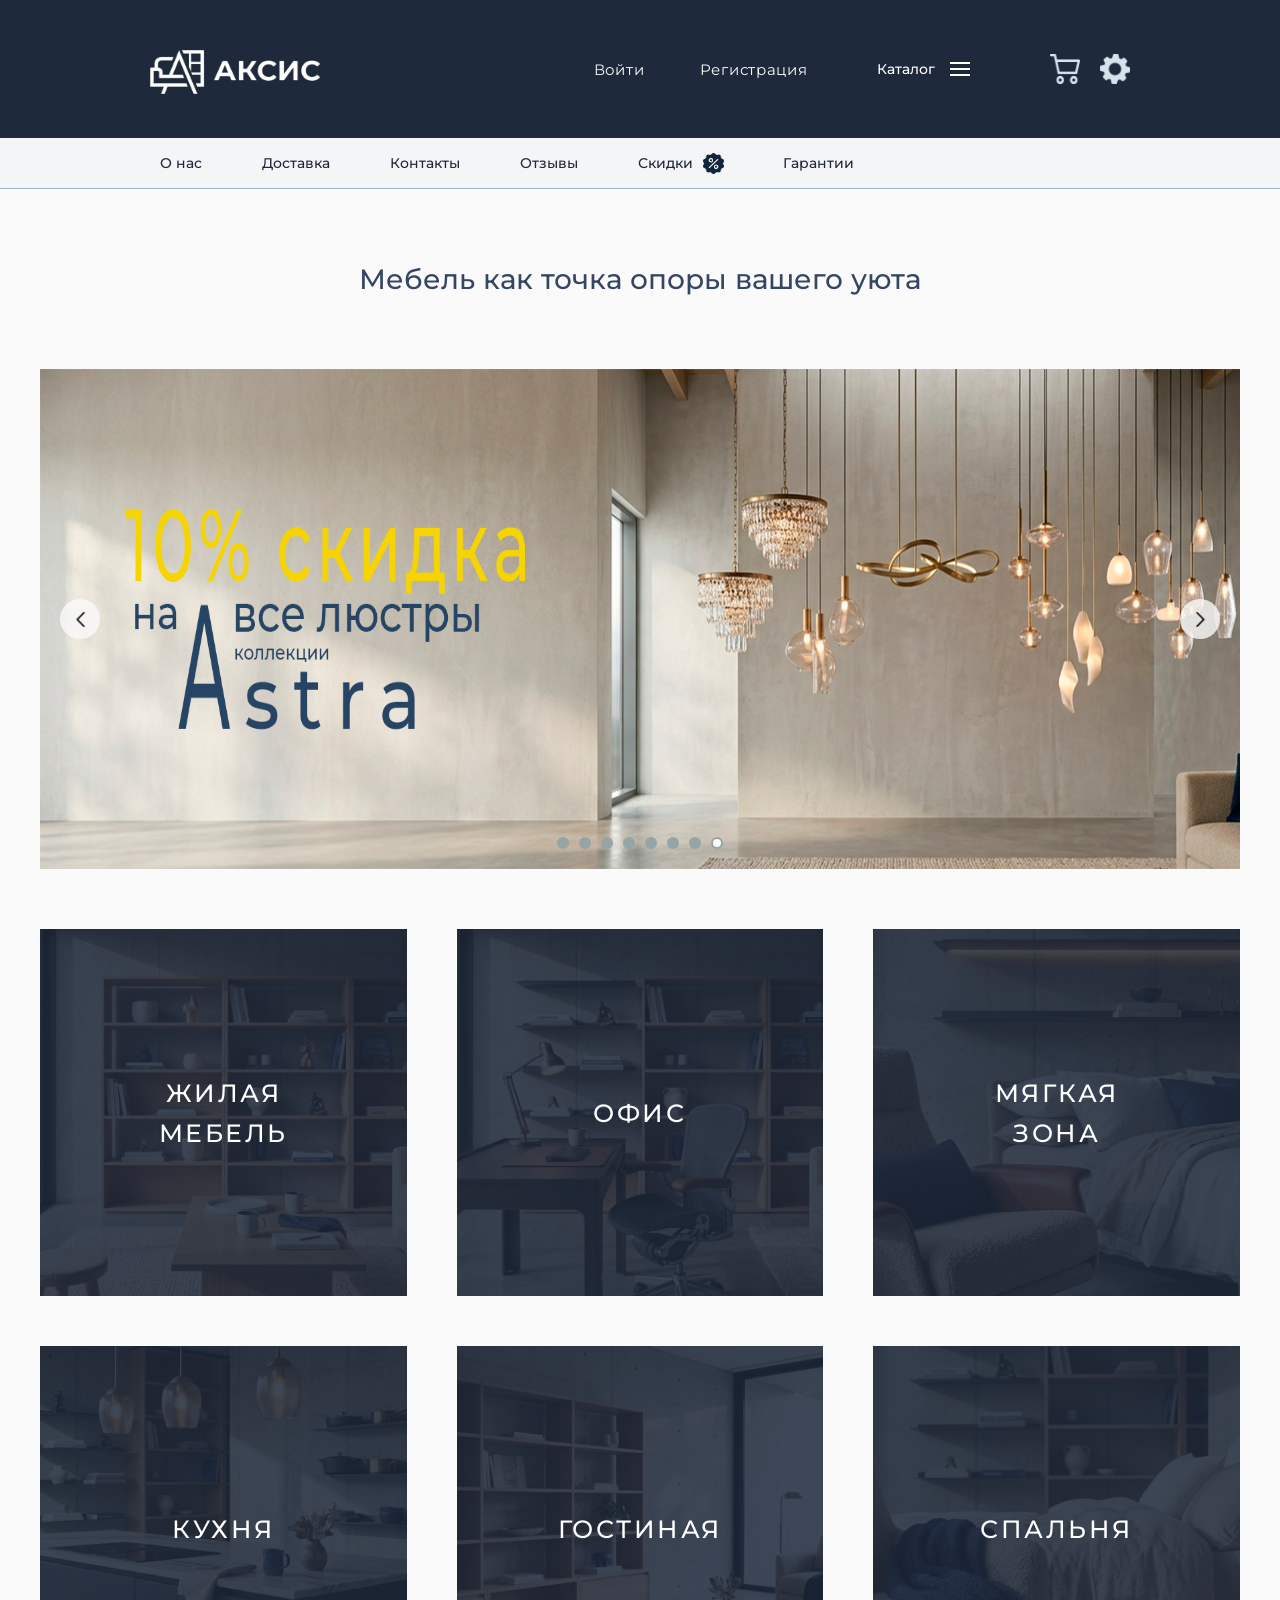
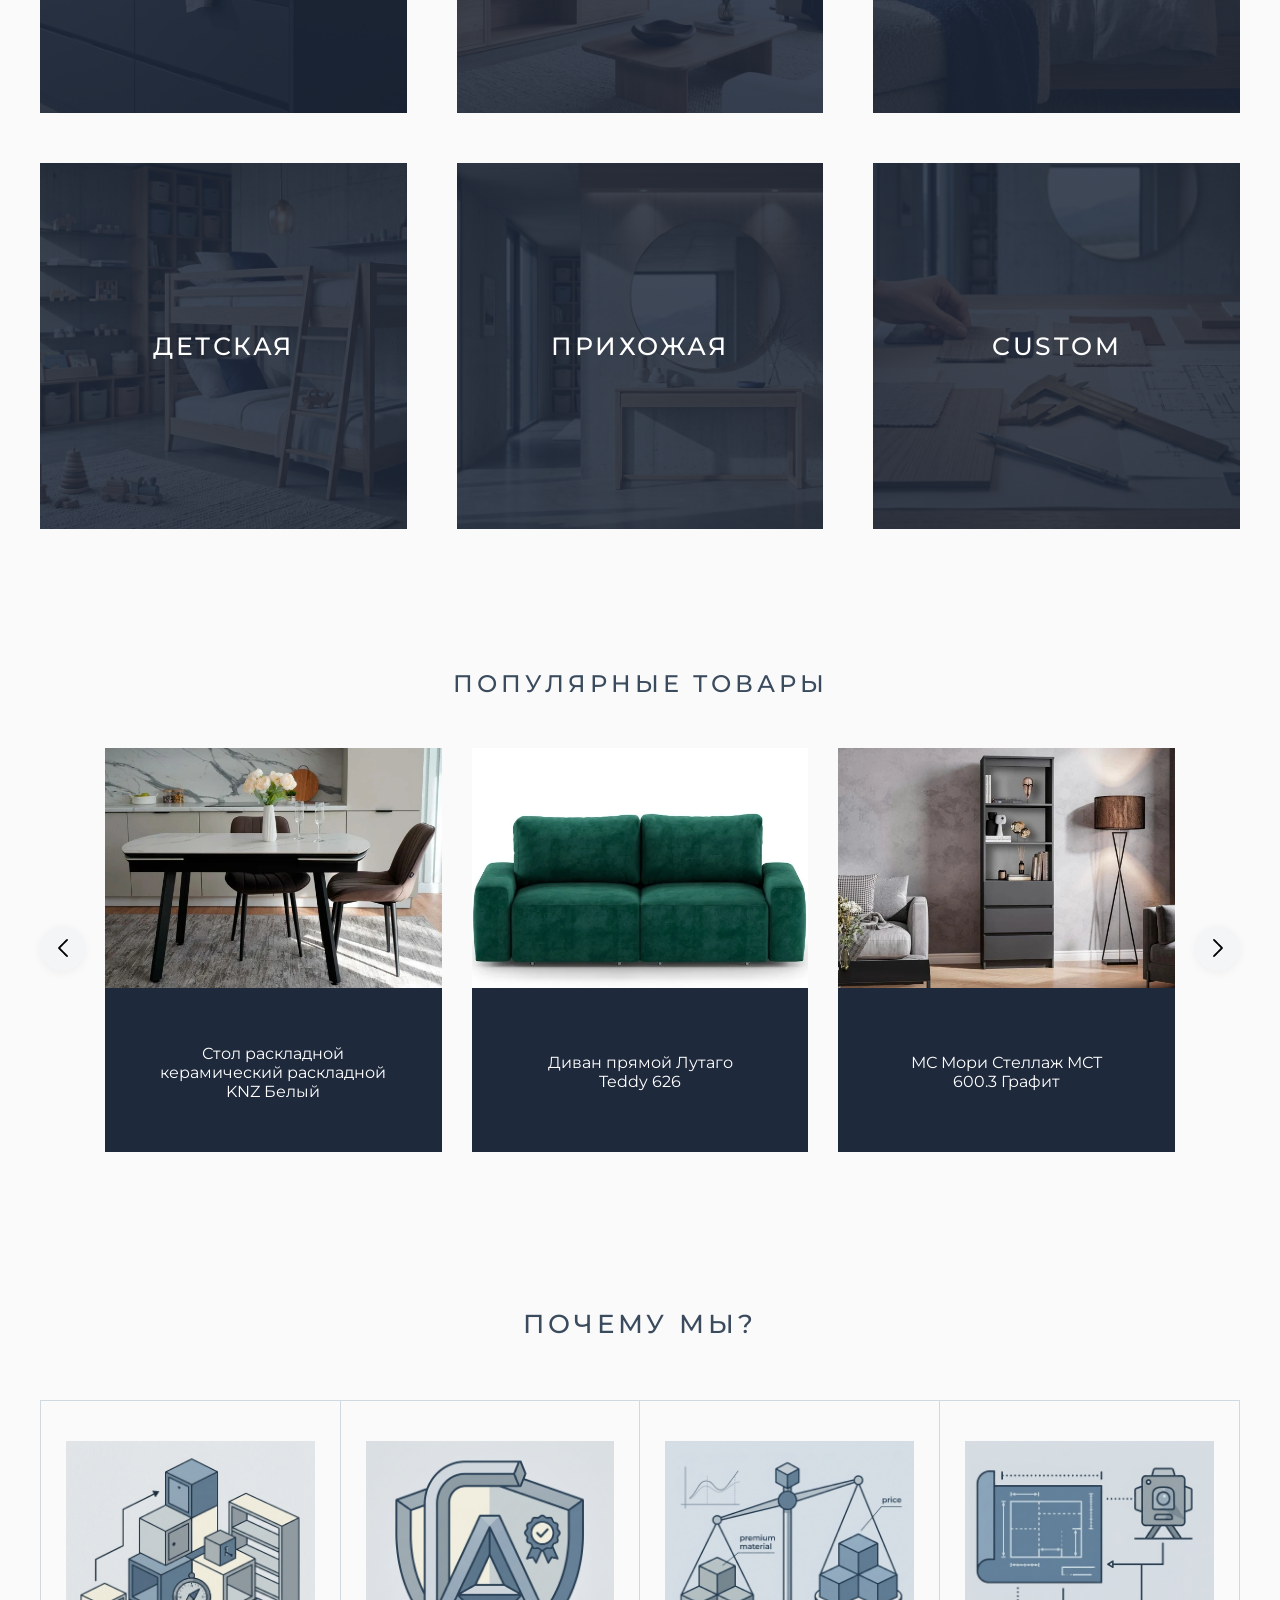
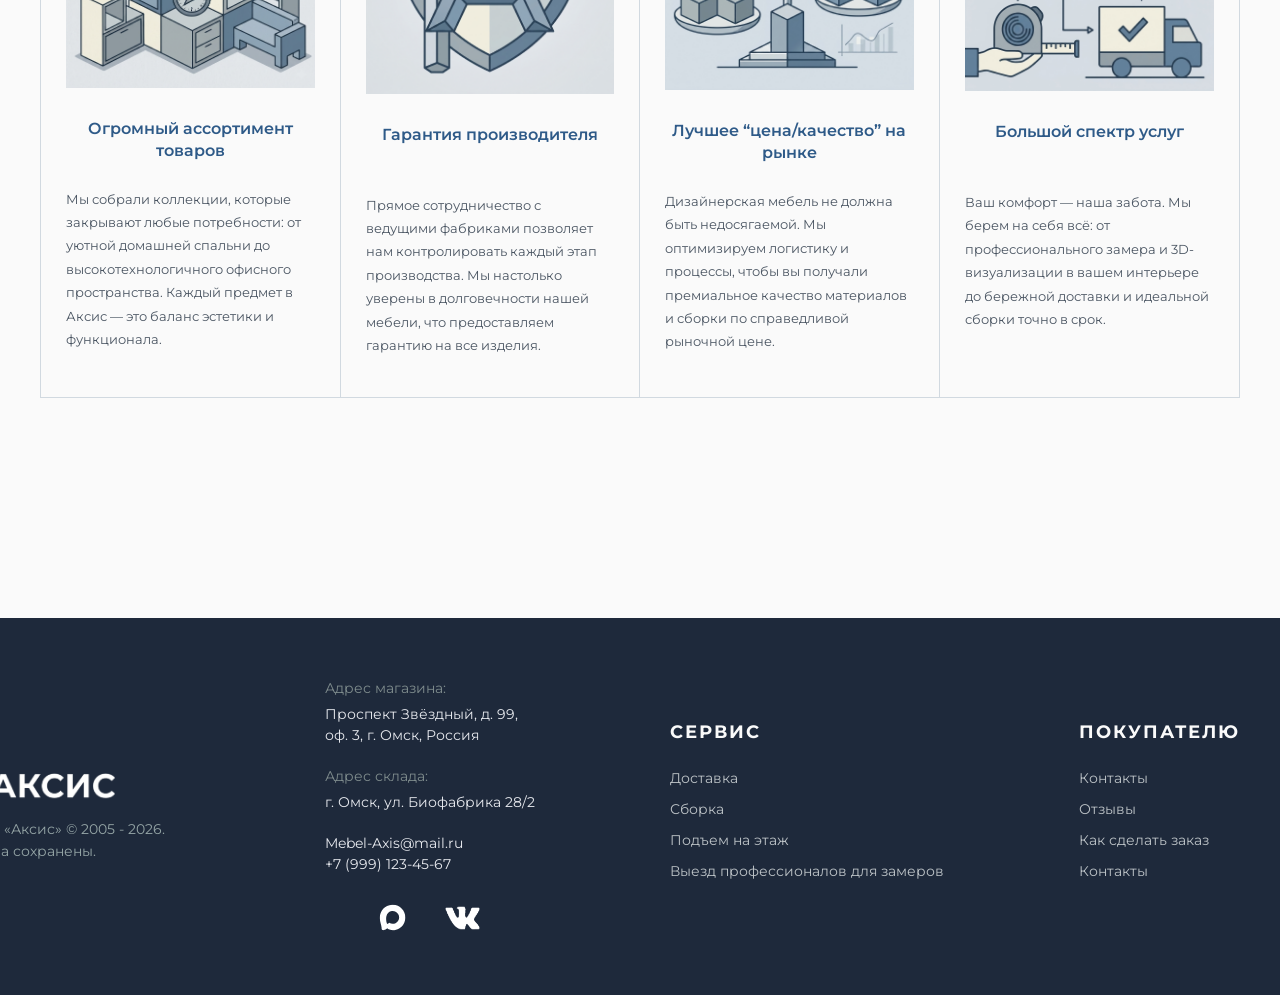
==== commit dba71445: "part3" ====
--- a/index.html
+++ b/index.html
@@ -21,17 +21,43 @@
             <img src="logo/logo_Аксис.png" alt="Аксис">
           </a>
         </div>
-        <div class="catalog-btn">
-          <a href="#categories">
+
+      </div>
+      <div class="header-right">
+        <div class="auth-links">
+          <ul>
+            <li><a href="login.html">Войти</a></li>
+            <li><a href="register.html">Регистрация</a></li>
+          </ul>
+        </div>
+        <div class="catalog-dropdown-wrapper">
+          <button class="catalog-btn" id="catalogBtn">
             Каталог
-            <img src="icon/icon_catalog.png" alt="Меню">
-          </a>
-        </div>
-        <div class="search-bar">
-          <input type="text" placeholder="Поиск по каталогу">
-          <button>
-            <img src="icon/icon_lupa.png" alt="Поиск">
+            <div class="burger-icon" id="burgerIcon">
+              <span></span>
+              <span></span>
+              <span></span>
+            </div>
           </button>
+          <div class="catalog-menu" id="catalogMenu">
+            <div class="search-bar">
+              <input type="text" placeholder="Поиск по каталогу">
+              <button>
+                <img src="icon/icon_lupa.png" alt="Поиск">
+              </button>
+            </div>
+            <ul>
+              <li><a href="katigorii-jilay_mebel.html">Жилая мебель</a></li>
+              <li><a href="katigorii-offis.html">Офис</a></li>
+              <li><a href="katigorii-magkay_zona.html">Мягкая зона</a></li>
+              <li><a href="katigorii-kihny.html">Кухня</a></li>
+              <li><a href="katigorii-gostinay.html">Гостиная</a></li>
+              <li><a href="katigorii-spalny.html">Спальня</a></li>
+              <li><a href="katigorii-detskaya.html">Детская</a></li>
+              <li><a href="katigorii-prizhoyaya.html">Прихожая</a></li>
+              <li><a href="#">Custom</a></li>
+            </ul>
+          </div>
         </div>
         <div class="header-right">
           <div class="icons-group">
@@ -39,12 +65,6 @@
             <img src="icon/icon_gear.png" alt="Настройки">
           </div>
         </div>
-      </div>
-      <div class="auth-links">
-        <ul>
-          <li><a href="login.html">Войти</a></li>
-          <li><a href="register.html">Регистрация</a></li>
-        </ul>
       </div>
     </div>
     <!-- Светлый блок хедера -->
@@ -93,12 +113,12 @@
     <!-- Блок категорий -->
     <div class="categories-section">
       <div id="categories" class="categories-grid">
-        <a href="#" class="category-card">
+        <a href="jilay_mebel.html" class="category-card">
           <img src="img/jilay_mebel.png" alt="Жилая мебель">
           <div class="overlay"></div>
           <span>ЖИЛАЯ<br>МЕБЕЛЬ</span>
         </a>
-        <a href="#" class="category-card">
+        <a href="katigorii-offis.html" class="category-card">
           <img src="img/offis.png" alt="Офис">
           <div class="overlay"></div>
           <span>ОФИС</span>
@@ -144,43 +164,45 @@
     <div class="popular-section">
       <h2 class="popular-title">Популярные товары</h2>
       <div class="popular-slider-container">
-        <!-- Стрелка влево -->
         <button class="nav-arrow-round">
           <img src="icon/icon-back-left.png" alt="">
         </button>
-        <!-- Контейнер с карточками -->
         <div class="product-grid">
           <!-- Карточка 1 -->
           <div class="product-card-placeholder">
             <img src="img/card_tovar/card1.png" alt="">
-            <div class="product-card-placeholder-text"><p>Стол раскладной керамический раскладной KNZ Белый</p></div>
+            <div class="product-card-placeholder-text">
+              <p>Стол раскладной керамический раскладной KNZ Белый</p>
+            </div>
           </div>
           <!-- Карточка 2 -->
           <div class="product-card-placeholder">
             <img src="img/card_tovar/card2.png" alt="">
-            <div class="product-card-placeholder-text"><p>Диван прямой Лутаго Teddy 626</p></div>
+            <div class="product-card-placeholder-text">
+              <p>Диван прямой Лутаго Teddy 626</p>
+            </div>
           </div>
           <!-- Карточка 3 -->
           <div class="product-card-placeholder">
             <img src="img/card_tovar/card3.png" alt="">
-            <div class="product-card-placeholder-text"><p>МС Мори Стеллаж МСТ 600.3 Графит</p></div>
+            <div class="product-card-placeholder-text">
+              <p>МС Мори Стеллаж МСТ 600.3 Графит</p>
+            </div>
           </div>
         </div>
         <button class="nav-arrow-round">
           <img id="arrow-right" src="icon/icon-back-left.png" alt="">
         </button>
       </div>
-      <!-- Стрелка вправо -->
-    </div>
-    </div>
-    <!-- Блок Почему мы? -->
+    </div>
+    </div>
     <div class="benefits-section">
       <h2 class="benefits-title">Почему мы?</h2>
       <div class="benefits-grid">
         <!-- Преимущество 1 -->
         <div class="benefit-item">
           <div class="benefit-icon-placeholder">
-          <img src="img/mi/card1mi.png" alt="">
+            <img src="img/mi/card1mi.png" alt="">
           </div>
           <h3>Огромный ассортимент товаров</h3>
           <p>Мы собрали коллекции, которые закрывают любые потребности: от уютной домашней спальни до
@@ -244,7 +266,7 @@
           +7 (999) 123-45-67
         </div>
         <div class="social-icons">
-          <img id="tg" src="icon/icon_mediatg.png" alt="Telegram">
+          <img id="max" src="icon/Max_logo.svg" alt="max">
           <img id="vk" src="icon/icon_mediavk.png" alt="VK">
         </div>
       </div>
@@ -271,5 +293,16 @@
     </div>
   </footer>
 </body>
+<script>
+  document.addEventListener('DOMContentLoaded', function () {   //  полностью загрузи и нарисуй HTML - структуру сайта, а уже потом запускай этот код
+    const catalogBtn = document.getElementById('catalogBtn');
+    const catalogMenu = document.getElementById('catalogMenu');
+    // Открытие/закрытие меню по клику на кнопку
+    catalogBtn.addEventListener('click', function () {
+      catalogMenu.classList.toggle('active');
+      catalogBtn.classList.toggle('open');
+    });
+  })
+</script>
 
 </html>
--- a/style.css
+++ b/style.css
@@ -48,8 +48,8 @@
 
 .catalog-btn {
     height: 50px;
-    background-color: #e8eaef;
-    color: #1e293b;
+
+    color: #e8eaef;
     padding: 8px 15px;
     display: flex;
     align-items: center;
@@ -61,8 +61,8 @@
 .catalog-btn a {
     width: 120px;
     height: 50px;
-    background-color: #e8eaef;
-    color: #1e293b;
+    background-color: #1e293b;
+    color: #e8eaef;
     padding: 8px 15px;
     display: flex;
     align-items: center;
@@ -81,7 +81,7 @@
     align-items: center;
     background-color: #e8eaef;
     padding: 5px 15px;
-    width: 320px;
+    width: auto;
     gap: 10px;
 }
 
@@ -107,7 +107,7 @@
 .header-right {
     display: flex;
     align-items: center;
-    gap: 25px;
+    gap: 60px;
 }
 
 .icons-group {
@@ -123,9 +123,13 @@
 .auth-links {
     scale: 110%;
     display: flex;
+    justify-content: center;
+    align-items: center;
+    flex-direction: row;
     gap: 15px;
     font-size: 14px;
 }
+                          
 
 .auth-links ul {
     list-style: none;
@@ -136,7 +140,105 @@
 .auth-links a:hover {
     color: #80a2d9;
 }
-
+/* --- Кнопка Каталог и выпадающее меню --- */
+.catalog-dropdown-wrapper {
+    background-color: #1E293B;
+    position: relative; 
+    display: inline-block;
+}
+
+.catalog-btn {
+    background-color: #1E293B; 
+    color: #FFFFFF;
+    border: none;
+    padding: 12px 20px;
+    font-family: 'Montserrat', sans-serif;
+    font-size: 14px;
+    font-weight: 500;
+    display: flex;
+    align-items: center;
+    gap: 15px;
+    cursor: pointer;
+    transition: background-color 0.3s;
+}
+
+/* Рисуем бургер-иконку с помощью CSS */
+.burger-icon {
+    width: 20px;
+    height: 14px;
+    position: relative;
+    display: flex;
+    flex-direction: column;
+    justify-content: space-between;
+}
+
+.burger-icon span { 
+    display: block;
+    width: 100%;
+    height: 2px;
+    background-color: #ffffff;
+}
+
+/* Анимация крестика при открытии */
+.catalog-btn.open .burger-icon span:nth-child(1) {
+    transform: translateY(6px) rotate(45deg);
+}
+.catalog-btn.open .burger-icon span:nth-child(2) {
+    opacity: 0;
+}
+.catalog-btn.open .burger-icon span:nth-child(3) {
+    transform: translateY(-6px) rotate(-45deg);
+}
+
+/* Само выпадающее меню */
+.catalog-menu {
+    position: absolute;
+    top: 100%; 
+    width: 240px;
+    background-color: #FFFFFF;
+    border: 1px solid #D1D9E0;
+    border-top: none;
+    box-shadow: 0 10px 25px rgba(0,0,0,0.1);
+    opacity: 0;
+    visibility: hidden;
+    transition: all 0.3s ease;
+    z-index: 100; 
+}
+
+/* Класс, который JS будет добавлять для показа меню */
+.catalog-menu.active {
+    opacity: 1;
+    visibility: visible;
+    transform: translateY(0);
+}
+
+.catalog-menu ul {
+    list-style: none;
+    padding: 0;
+    margin: 0;
+}
+
+.catalog-menu li {
+    border-bottom: 1px solid #F4F5F7;
+}
+
+.catalog-menu li:last-child {
+    border-bottom: none;
+}
+
+.catalog-menu a {
+    display: block;
+    padding: 15px 20px;
+    color: #4A5562;
+    text-decoration: none;
+    font-size: 14px;
+    transition: all 0.3s ease;
+}
+
+.catalog-menu a:hover {
+    background-color: #F4F5F7;
+    color: #3498DB; 
+}
 /* Нижняя часть хедера (светлая) */
 .header-bottom {
     background-color: #f4f5f7;
@@ -230,6 +332,8 @@
 }
 
 .main-title {
+    height: 100px;
+    width: auto;
     font-size: 28px;
     font-weight: 500;
     margin-bottom: 40px;
@@ -539,7 +643,6 @@
     display: grid;
     grid-template-columns: repeat(4, 1fr);
     border: 1px solid #D1D9E0;
-    /* Внешняя рамка */
 }
 
 .benefit-item {
@@ -722,12 +825,17 @@
 .social-icons {
     margin-top: 25px;
     display: flex;
-    gap: 40px;
-}
-
-#tg {
-    width: 30px;
-    height: 30px;
+    Justify-content: center;
+    align-items: center;
+    gap: 30px;
+}
+.social-icons img {
+    scale: 75%;
+}
+
+#max {
+    width: 35px;
+    height: 35px;
     cursor: pointer;
 }
 
@@ -797,10 +905,18 @@
 }
 
 .about-image {
-    flex: 1;
-    aspect-ratio: 4 / 3;
+    display: flex;
+    justify-content: center;
+    align-items: center;
+    flex-direction: row;
+    width: 500px;
+    height: auto;
     background-color: #E2E0D8;
     position: relative;
+}
+.about-image img {
+    height: 100%;
+    width: 100%;
 }
 
 /* --- Страница: Доставка --- */
@@ -869,16 +985,22 @@
     margin: 0;
     line-height: 1.5;
 }
-
 .map-placeholder {
-    flex: 1.5;
-    background-color: #D9D9D9;
-    min-height: 400px;
-    display: flex;
-    align-items: center;
-    justify-content: center;
-    color: #7F8C8D;
+    display: flex;
+    align-items: center;
+    flex-direction: column;
+    height: 500px;
+    width: auto;
+    color: #344663;
     font-weight: 500;
+    font-size: 23px;
+    gap: 10px;
+    margin-top: 30px;
+}
+.map-placeholder span{
+    display: flex;
+    align-items: center;
+    justify-content: center;
 }
 
 /* --- Страница: Отзывы --- */
@@ -973,8 +1095,8 @@
 }
 
 .warranty-icon-block img {
-    width: 30px;
-    height: 30px;
+    width: 45px;
+    height: 45px;
 }
 
 .claim-steps {
@@ -1106,4 +1228,265 @@
     font-size: 13px;
     color: #4A5562;
     margin-bottom: 25px;
-}+}
+
+/* --- Страница: Скидки --- */
+.sale-hero {
+    background-color: #212932;
+    color: #FAFAFA;
+    padding: 60px;
+    display: flex;
+    align-items: center;
+    justify-content: space-between;
+    margin-bottom: 60px;
+}
+
+.sale-hero-content h2 {
+    font-size: 42px;
+    color: #F1C40F; 
+    margin-bottom: 10px;
+    text-transform: uppercase;
+}
+
+.sale-hero-content p {
+    font-size: 20px;
+    letter-spacing: 1px;
+}
+
+/* Сетка товаров со скидкой */
+.sale-grid {
+    display: grid;
+    grid-template-columns: repeat(3, 1fr);
+    gap: 30px;
+    margin-bottom: 80px;
+}
+
+.sale-card {
+    border: 1px solid #E8EAEF;
+    position: relative;
+    padding-bottom: 20px;
+}
+
+.sale-badge {
+    position: absolute;
+    top: 15px;
+    left: 15px;
+    background-color: #F1C40F; /* Желтый для скидочного бейджа */
+    color: #FFF;
+    padding: 5px 12px;
+    font-size: 14px;
+    font-weight: 700;
+    z-index: 2;
+}
+
+.sale-card-img {
+    width: 100%;
+    aspect-ratio: 1 / 1;
+    margin-bottom: 20px;
+}
+
+.sale-card-info {
+    padding: 0 20px;
+    text-align: center;
+}
+.sale-card-img img {
+    width: 100%;
+    height: 100%;
+    object-fit: cover;
+}
+
+.sale-card-title {
+    font-size: 16px;
+    color: #3B4B5E;
+    margin-bottom: 10px;
+    text-transform: uppercase;
+    letter-spacing: 1px;
+}
+
+.price-box {
+    display: flex;
+    justify-content: center;
+    gap: 15px;
+    align-items: center;
+}
+
+.old-price {
+    text-decoration: line-through;
+    color: #95A5A6;
+    font-size: 14px;
+}
+
+.new-price {
+    color: #F1C40F;
+    font-size: 18px;
+    font-weight: 700;
+}
+
+/* Блок промокода */
+.promo-banner {
+    background-color: #F4F5F7;
+    border: 2px dashed #3498DB;
+    padding: 40px;
+    text-align: center;
+    margin-bottom: 80px;
+}
+
+.promo-code {
+    display: inline-block;
+    background-color: #FFF;
+    padding: 10px 30px;
+    font-size: 24px;
+    font-weight: 700;
+    letter-spacing: 5px;
+    margin-top: 15px;
+    color: #212932;
+    border: 1px solid #D1D9E0;
+}
+
+/* --- Страница: Категория Офис --- */
+
+/* Баннер категории */
+.category-hero {
+    width: 100%;
+    height: 300px;
+    background-color: #212932;
+    display: flex;
+    flex-direction: column;
+    justify-content: center;
+    align-items: center;
+    color: #FAFAFA;
+    margin-bottom: 40px;
+    position: relative;
+    overflow: hidden;
+}
+
+.category-hero img {
+    position: absolute;
+    width: 100%;
+    height: 100%;
+    object-fit: cover;
+    opacity: 0.4;
+    z-index: 1;
+}
+
+.category-hero h1 {
+    position: relative;
+    z-index: 2;
+    font-size: 48px;
+    text-transform: uppercase;
+    letter-spacing: 8px;
+    margin: 0;
+}
+
+/* Панель фильтров и сортировки */
+.filter-bar {
+    display: flex;
+    justify-content: space-between;
+    align-items: center;
+    padding: 20px 0;
+    border-bottom: 1px solid #D1D9E0;
+    margin-bottom: 40px;
+}
+
+.filter-group {
+    display: flex;
+    gap: 20px;
+}
+
+.filter-item {
+    font-size: 14px;
+    color: #4A5562;
+    cursor: pointer;
+    text-transform: uppercase;
+    letter-spacing: 1px;
+    transition: color 0.3s;
+}
+
+.filter-item:hover, .filter-item.active {
+    color: #3498DB;
+    font-weight: 600;
+}
+
+/* Сетка товаров */
+.office-grid {
+    display: grid;
+    grid-template-columns: repeat(3, 1fr);
+    gap: 40px;
+    margin-bottom: 60px;
+}
+
+.product-card-office {
+    background-color: #FFF;
+    border: 1px solid #E8EAEF;
+    transition: transform 0.3s ease, box-shadow 0.3s ease;
+    display: flex;
+    flex-direction: column;
+}
+
+.product-card-office:hover {
+    transform: translateY(-10px);
+     box-shadow: 0 10px 30px rgba(0,0,0,0.05); /* 0-ось x 10-ось y 30-размытие */
+}
+
+.product-img-box {
+    width: auto;
+    height: 65%;
+    background-color: #F4F5F7;
+    position: relative;
+    overflow: hidden;
+}
+
+.product-img-box img {
+    width: 100%;
+    height: 100%;
+    object-fit: cover;
+}
+
+.product-info-box {
+    padding: 25px;
+    text-align: left;
+}
+
+.product-category {
+    font-size: 10px;
+    color: #95A5A6;
+    text-transform: uppercase;
+    letter-spacing: 2px;
+    margin-bottom: 8px;
+    display: block;
+}
+
+.product-name {
+    font-size: 18px;
+    color: #212932;
+    margin-bottom: 15px;
+    font-weight: 500;
+}
+
+.product-price-row {
+    display: flex;
+    justify-content: space-between;
+    align-items: center;
+}
+
+.price-value {
+    font-size: 20px;
+    font-weight: 700;
+    color: #2E5A88;
+}
+
+.add-to-cart-small {
+    background: none;
+    border: 1px solid #212932;
+    padding: 8px 15px;
+    font-size: 12px;
+    text-transform: uppercase;
+    cursor: pointer;
+    transition: all 0.3s;
+}
+
+.add-to-cart-small:hover {
+    background-color: #212932;
+    color: #FFF;
+}
+
